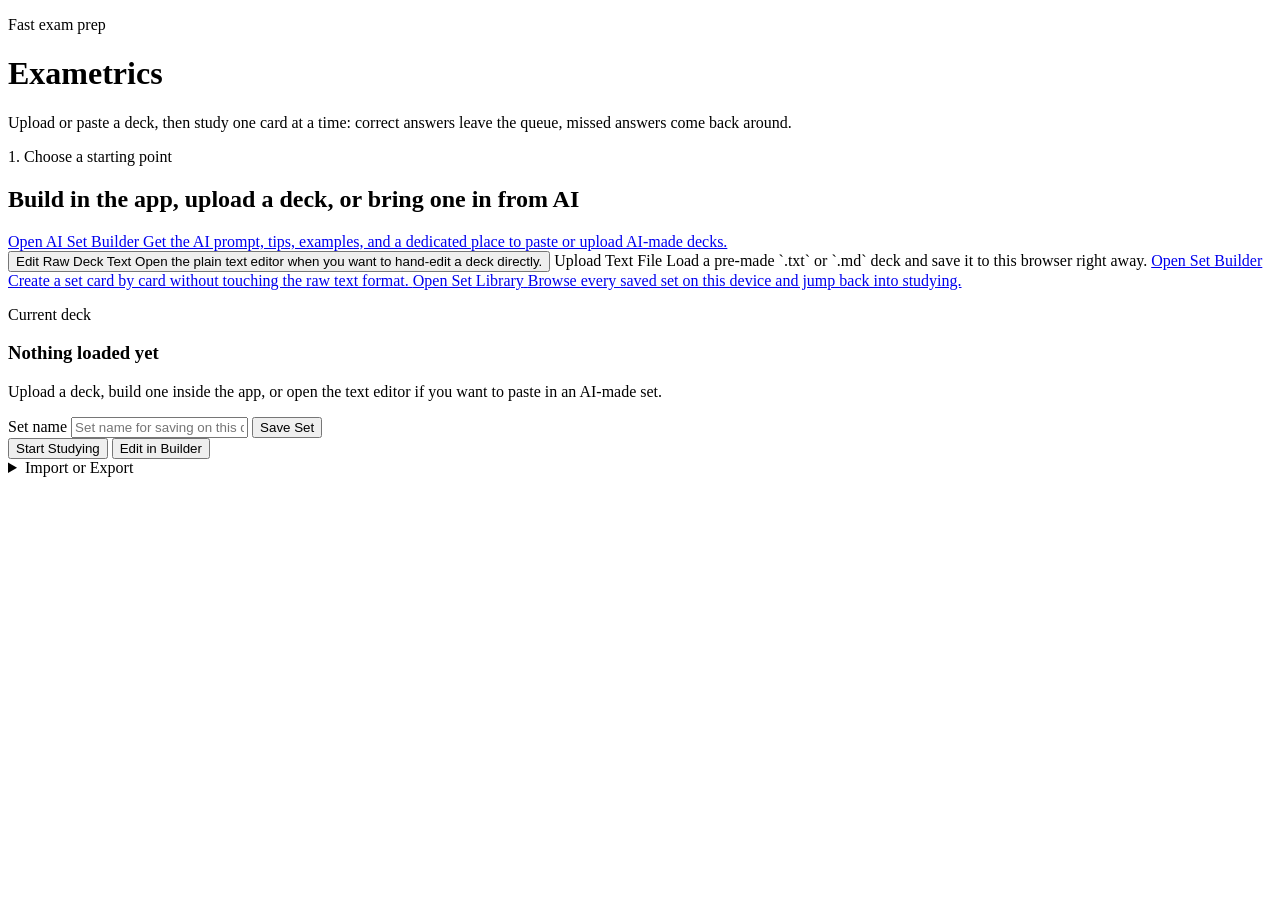
==== index.html @ f5631296 "Main branch upload" ====
<!DOCTYPE html>
<html lang="en">
  <head>
    <meta charset="UTF-8" />
    <meta name="viewport" content="width=device-width, initial-scale=1.0" />
    <title>Exametrics</title>
    <meta name="theme-color" content="#0f7b6c" />
    <meta name="apple-mobile-web-app-capable" content="yes" />
    <meta
      name="description"
      content="A lightweight study app for working through definition-based multiple choice decks."
    />
    <link rel="icon" href="icon.svg" type="image/svg+xml" />
    <link rel="manifest" href="manifest.webmanifest" />
    <link rel="stylesheet" href="styles.css" />
    <script src="shared.js" defer></script>
    <script src="app.js" defer></script>
  </head>
  <body>
    <div class="app-shell">
      <header class="hero">
        <p class="eyebrow">Fast exam prep</p>
        <h1>Exametrics</h1>
        <p class="hero-copy">
          Upload or paste a deck, then study one card at a time:
          correct answers leave the queue, missed answers come back around.
        </p>
      </header>

      <main class="main-panel">
        <section id="setup-view" class="view">
          <div class="setup-grid setup-grid-single">
            <section class="editor-panel">
              <div class="section-heading">
                <p class="section-kicker">1. Choose a starting point</p>
                <h2>Build in the app, upload a deck, or bring one in from AI</h2>
              </div>

              <div class="launcher-grid">
                <a href="ai-builder.html" class="launch-card launch-card-link">
                  <span class="launch-card-title">Open AI Set Builder</span>
                  <span class="launch-card-copy">
                    Get the AI prompt, tips, examples, and a dedicated place to paste or upload AI-made decks.
                  </span>
                </a>

                <button id="paste-toggle-button" class="launch-card" type="button">
                  <span class="launch-card-title">Edit Raw Deck Text</span>
                  <span class="launch-card-copy">
                    Open the plain text editor when you want to hand-edit a deck directly.
                  </span>
                </button>

                <label class="launch-card launch-card-label" for="file-input">
                  <span class="launch-card-title">Upload Text File</span>
                  <span class="launch-card-copy">
                    Load a pre-made `.txt` or `.md` deck and save it to this browser right away.
                  </span>
                </label>
                <input id="file-input" type="file" accept=".txt,.md,text/plain" hidden />

                <a href="builder.html" class="launch-card launch-card-link">
                  <span class="launch-card-title">Open Set Builder</span>
                  <span class="launch-card-copy">
                    Create a set card by card without touching the raw text format.
                  </span>
                </a>

                <a href="library.html" class="launch-card launch-card-link">
                  <span class="launch-card-title">Open Set Library</span>
                  <span class="launch-card-copy">
                    Browse every saved set on this device and jump back into studying.
                  </span>
                </a>
              </div>

              <div id="deck-status-card" class="deck-status-card">
                <p class="section-kicker">Current deck</p>
                <h3 id="deck-status-title">Nothing loaded yet</h3>
                <p id="deck-status-detail" class="guide-copy">
                  Upload a deck, build one inside the app, or open the text editor if you want
                  to paste in an AI-made set.
                </p>
              </div>

              <section id="paste-panel" class="deck-input-panel" hidden>
                <div class="panel-inline-heading">
                  <div>
                    <p class="section-kicker">Raw deck text</p>
                    <h3>Paste a pre-made set or edit the current one</h3>
                  </div>
                  <button id="sample-button" class="button button-ghost" type="button">
                    Use Sample Deck
                  </button>
                </div>

                <label class="sr-only" for="deck-input">Study deck text</label>
                <textarea
                  id="deck-input"
                  spellcheck="false"
                  placeholder="Paste your deck here when you want to use a pre-made AI or text deck."
                ></textarea>
              </section>

              <div class="save-row">
                <label class="sr-only" for="set-name-input">Set name</label>
                <input
                  id="set-name-input"
                  class="set-name-input"
                  type="text"
                  maxlength="80"
                  placeholder="Set name for saving on this device"
                />
                <button id="save-set-button" class="button button-secondary" type="button">
                  Save Set
                </button>
              </div>

              <div class="setup-actions">
                <button id="start-button" class="button button-primary" type="button">
                  Start Studying
                </button>
                <button id="edit-builder-button" class="button button-ghost" type="button">
                  Edit in Builder
                </button>
              </div>

              <details id="set-tools-menu" class="tool-menu">
                <summary>Import or Export</summary>

                <div class="tool-menu-panel">
                  <div class="menu-actions">
                    <label class="button button-secondary upload-button" for="import-set-input">
                      Import Study Set
                    </label>
                    <button id="export-current-set-button" class="button button-ghost" type="button">
                      Export Current Set
                    </button>
                  </div>

                  <p class="menu-note">
                    Imported sets save directly into this browser. Exporting downloads a `.txt`
                    copy you can move to another device later.
                  </p>
                </div>
              </details>
              <input
                id="import-set-input"
                type="file"
                accept=".json,.txt,.md,application/json,text/plain"
                hidden
              />

              <p id="setup-message" class="setup-message" aria-live="polite"></p>
            </section>
          </div>
        </section>

        <section id="study-view" class="view" hidden>
          <div class="progress-panel">
            <div class="progress-copy">
              <span id="progress-label">0 / 0 mastered</span>
              <span id="queue-label">0 cards still in circulation</span>
            </div>
            <div class="progress-track" aria-hidden="true">
              <div id="progress-fill" class="progress-fill"></div>
            </div>
            <div class="progress-controls">
              <div class="session-status">
                <span id="session-badge" class="pill" hidden>Quick Learn</span>
                <div id="timer-panel" class="timer-panel" hidden>
                  <span class="timer-label">Time left</span>
                  <span id="timer-value" class="timer-value">3:00</span>
                </div>
              </div>
              <label class="toggle-field" for="auto-advance-toggle">
                <span class="toggle-copy">
                  <span class="toggle-label">Auto advance</span>
                  <span id="auto-advance-status" class="toggle-help">
                    Show feedback briefly, then move on
                  </span>
                </span>
                <span class="toggle-switch">
                  <input id="auto-advance-toggle" type="checkbox" />
                  <span class="toggle-slider"></span>
                </span>
              </label>
            </div>
          </div>

          <article id="study-card" class="study-card">
            <div class="card-topline">
              <button
                id="back-button"
                class="back-button"
                type="button"
                aria-label="Go back one question"
                title="Go back one question"
                hidden
              >
                ←
              </button>
              <span id="question-count" class="pill">Question 1</span>
              <span id="retry-pill" class="pill pill-warn" hidden>Try this one again</span>
            </div>

            <p id="concept-label" class="concept-label" hidden></p>
            <p id="prompt-kind-label" class="definition-label">Definition</p>
            <h2 id="definition-text" class="definition-text"></h2>

            <div id="options-grid" class="options-grid" role="group" aria-label="Answer options"></div>

            <div class="feedback-row">
              <p id="feedback-text" class="feedback-text" aria-live="polite"></p>
              <button id="next-button" class="button button-primary" type="button" hidden>
                Next
              </button>
            </div>
          </article>
        </section>

        <section id="finish-view" class="view" hidden>
          <div class="finish-card">
            <p class="section-kicker">Session complete</p>
            <h2 id="finish-title">All terms cleared.</h2>
            <p id="finish-summary" class="finish-summary"></p>
            <div class="finish-actions">
              <button id="study-again-button" class="button button-primary" type="button">
                Study Again
              </button>
              <button id="done-button" class="button button-ghost" type="button">
                Done
              </button>
            </div>
          </div>
        </section>

        <section id="history-panel" class="history-card" hidden>
          <div class="history-header">
            <div class="section-heading">
              <p class="section-kicker">Recent performance</p>
              <h2 id="history-title">Last 10 Learn sessions</h2>
            </div>
            <p id="history-summary" class="history-summary"></p>
          </div>

          <p id="history-empty" class="history-empty">
            No study data yet. Finish a session and your score trend will appear here.
          </p>
          <div id="history-chart" class="history-chart" hidden></div>
          <p id="history-note" class="history-note">
            Score = correct answers divided by total answer attempts. The line runs oldest to newest, with time spent shown for Learn and time left shown for Quick Learn.
          </p>
        </section>
      </main>
    </div>
  </body>
</html>
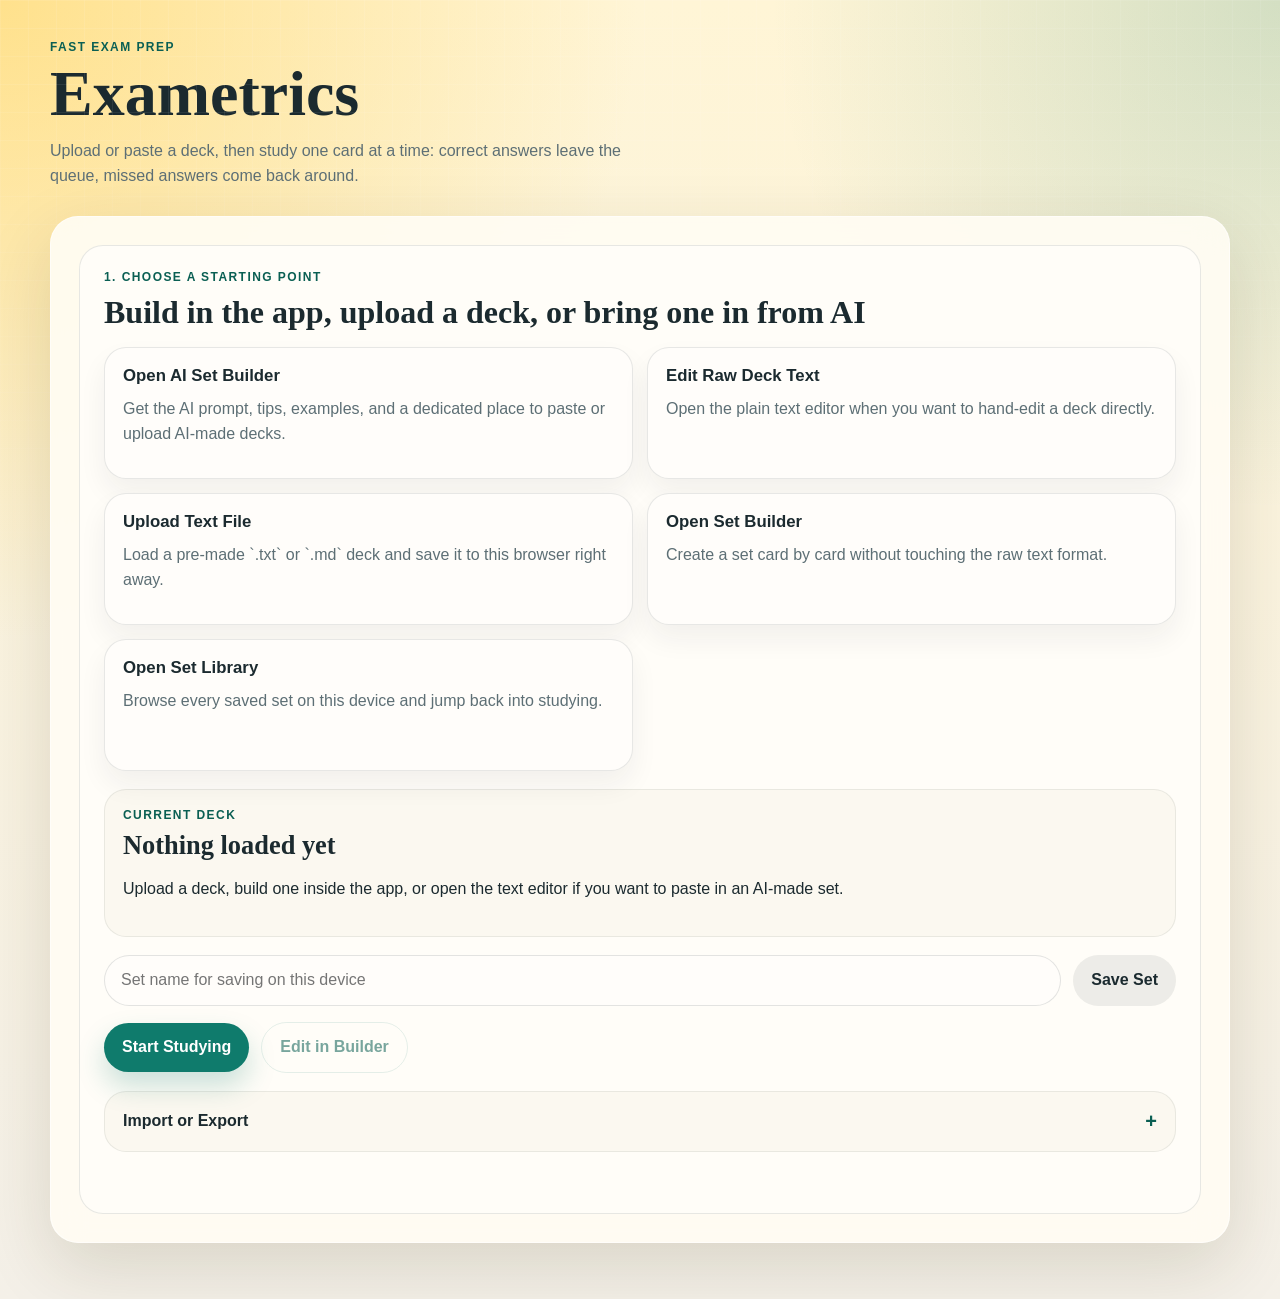
==== commit 52491baa: "path updates" ====
--- a/index.html
+++ b/index.html
@@ -10,11 +10,11 @@
       name="description"
       content="A lightweight study app for working through definition-based multiple choice decks."
     />
-    <link rel="icon" href="icon.svg" type="image/svg+xml" />
+    <link rel="icon" href="assets/icon.svg" type="image/svg+xml" />
     <link rel="manifest" href="manifest.webmanifest" />
-    <link rel="stylesheet" href="styles.css" />
-    <script src="shared.js" defer></script>
-    <script src="app.js" defer></script>
+    <link rel="stylesheet" href="css/styles.css" />
+    <script src="js/shared.js" defer></script>
+    <script src="js/app.js" defer></script>
   </head>
   <body>
     <div class="app-shell">
@@ -37,7 +37,7 @@
               </div>
 
               <div class="launcher-grid">
-                <a href="ai-builder.html" class="launch-card launch-card-link">
+                <a href="pages/ai-builder.html" class="launch-card launch-card-link">
                   <span class="launch-card-title">Open AI Set Builder</span>
                   <span class="launch-card-copy">
                     Get the AI prompt, tips, examples, and a dedicated place to paste or upload AI-made decks.
@@ -59,14 +59,14 @@
                 </label>
                 <input id="file-input" type="file" accept=".txt,.md,text/plain" hidden />
 
-                <a href="builder.html" class="launch-card launch-card-link">
+                <a href="pages/builder.html" class="launch-card launch-card-link">
                   <span class="launch-card-title">Open Set Builder</span>
                   <span class="launch-card-copy">
                     Create a set card by card without touching the raw text format.
                   </span>
                 </a>
 
-                <a href="library.html" class="launch-card launch-card-link">
+                <a href="pages/library.html" class="launch-card launch-card-link">
                   <span class="launch-card-title">Open Set Library</span>
                   <span class="launch-card-copy">
                     Browse every saved set on this device and jump back into studying.
--- a/css/styles.css
+++ b/css/styles.css
@@ -0,0 +1,1198 @@
+:root {
+  --bg-top: #fff5d6;
+  --bg-bottom: #f4f0e8;
+  --panel: rgba(255, 252, 244, 0.92);
+  --panel-strong: #fffdf8;
+  --text: #1b2a2f;
+  --muted: #5d6f75;
+  --accent: #0f7b6c;
+  --accent-dark: #0a5f53;
+  --accent-soft: rgba(15, 123, 108, 0.14);
+  --warn-soft: #fff1b8;
+  --border: rgba(27, 42, 47, 0.1);
+  --shadow: 0 24px 70px rgba(53, 40, 10, 0.14);
+  --success: #1f8f5f;
+  --success-soft: #dff6ea;
+  --error: #ba3f2d;
+  --error-soft: #fde5df;
+}
+
+* {
+  box-sizing: border-box;
+}
+
+[hidden] {
+  display: none !important;
+}
+
+html,
+body {
+  margin: 0;
+  min-height: 100%;
+}
+
+body {
+  font-family: "Avenir Next", "Trebuchet MS", "Gill Sans", sans-serif;
+  color: var(--text);
+  background:
+    radial-gradient(circle at top left, rgba(255, 220, 122, 0.8), transparent 35%),
+    radial-gradient(circle at top right, rgba(15, 123, 108, 0.18), transparent 28%),
+    linear-gradient(180deg, var(--bg-top), var(--bg-bottom));
+}
+
+body::before {
+  content: "";
+  position: fixed;
+  inset: 0;
+  pointer-events: none;
+  background-image:
+    linear-gradient(rgba(255, 255, 255, 0.16) 1px, transparent 1px),
+    linear-gradient(90deg, rgba(255, 255, 255, 0.16) 1px, transparent 1px);
+  background-size: 28px 28px;
+  mask-image: linear-gradient(180deg, rgba(0, 0, 0, 0.55), transparent 90%);
+}
+
+.app-shell {
+  width: min(1180px, calc(100% - 32px));
+  margin: 0 auto;
+  padding: 40px 0 56px;
+}
+
+.hero {
+  max-width: 760px;
+  margin-bottom: 28px;
+}
+
+.eyebrow,
+.section-kicker {
+  margin: 0 0 10px;
+  letter-spacing: 0.12em;
+  text-transform: uppercase;
+  font-size: 0.75rem;
+  color: var(--accent-dark);
+  font-weight: 700;
+}
+
+h1,
+h2,
+h3 {
+  font-family: "Iowan Old Style", "Palatino Linotype", "Book Antiqua", serif;
+  margin: 0;
+}
+
+h1 {
+  font-size: clamp(2.75rem, 5vw, 4.6rem);
+  line-height: 0.95;
+  margin-bottom: 14px;
+}
+
+.hero-copy,
+.guide-copy,
+.finish-summary,
+.setup-message,
+.feedback-text,
+.progress-copy,
+summary,
+textarea,
+button,
+label,
+select,
+input,
+a {
+  font-size: 1rem;
+  line-height: 1.55;
+}
+
+.hero-copy {
+  max-width: 620px;
+  margin: 0;
+  color: var(--muted);
+}
+
+.main-panel {
+  background: var(--panel);
+  border: 1px solid rgba(255, 255, 255, 0.6);
+  border-radius: 28px;
+  box-shadow: var(--shadow);
+  padding: 28px;
+  backdrop-filter: blur(16px);
+}
+
+.view {
+  animation: rise-in 260ms ease;
+}
+
+.setup-grid {
+  display: grid;
+  grid-template-columns: minmax(0, 1.4fr) minmax(290px, 0.9fr);
+  gap: 24px;
+}
+
+.setup-grid-single {
+  grid-template-columns: 1fr;
+}
+
+.guide-panel {
+  display: flex;
+  flex-direction: column;
+  gap: 24px;
+}
+
+.editor-panel,
+.guide-card,
+.study-card,
+.finish-card,
+.progress-panel {
+  background: var(--panel-strong);
+  border: 1px solid var(--border);
+  border-radius: 24px;
+}
+
+.editor-panel,
+.guide-card,
+.finish-card {
+  padding: 24px;
+}
+
+.section-heading {
+  margin-bottom: 16px;
+}
+
+.section-heading h2 {
+  font-size: clamp(1.45rem, 3vw, 2rem);
+}
+
+.launcher-grid {
+  display: grid;
+  grid-template-columns: repeat(2, minmax(0, 1fr));
+  gap: 14px;
+  margin-bottom: 18px;
+}
+
+.launch-card {
+  appearance: none;
+  width: 100%;
+  border: 1px solid rgba(27, 42, 47, 0.1);
+  border-radius: 22px;
+  background: #fffdfa;
+  color: var(--text);
+  text-decoration: none;
+  padding: 18px;
+  min-height: 132px;
+  display: flex;
+  flex-direction: column;
+  align-items: flex-start;
+  justify-content: flex-start;
+  gap: 10px;
+  text-align: left;
+  cursor: pointer;
+  box-shadow: 0 14px 28px rgba(27, 42, 47, 0.06);
+  transition:
+    transform 140ms ease,
+    border-color 140ms ease,
+    box-shadow 140ms ease,
+    background-color 140ms ease;
+}
+
+.launch-card:hover {
+  transform: translateY(-2px);
+  border-color: rgba(15, 123, 108, 0.24);
+  box-shadow: 0 18px 34px rgba(27, 42, 47, 0.1);
+}
+
+.launch-card:focus-visible {
+  outline: 3px solid rgba(15, 123, 108, 0.2);
+  outline-offset: 2px;
+}
+
+.launch-card-title {
+  font-weight: 700;
+  font-size: 1.05rem;
+  line-height: 1.25;
+}
+
+.launch-card-copy {
+  color: var(--muted);
+}
+
+.deck-status-card,
+.deck-input-panel {
+  background: #fbf8f0;
+  border: 1px solid rgba(27, 42, 47, 0.08);
+  border-radius: 22px;
+  padding: 18px;
+}
+
+.deck-status-card {
+  margin-bottom: 18px;
+}
+
+.deck-status-card h3 {
+  font-size: clamp(1.25rem, 2.6vw, 1.65rem);
+  margin-bottom: 8px;
+}
+
+.deck-status-card .section-kicker {
+  margin-bottom: 8px;
+}
+
+.deck-input-panel {
+  display: grid;
+  gap: 14px;
+  margin-bottom: 18px;
+}
+
+.panel-inline-heading {
+  display: flex;
+  flex-wrap: wrap;
+  justify-content: space-between;
+  align-items: flex-start;
+  gap: 14px;
+}
+
+.panel-inline-heading h3 {
+  font-size: 1.25rem;
+}
+
+textarea {
+  width: 100%;
+  min-height: 420px;
+  resize: vertical;
+  border-radius: 18px;
+  border: 1px solid rgba(27, 42, 47, 0.12);
+  padding: 18px;
+  background: #fffdfa;
+  color: var(--text);
+  font-family: "SFMono-Regular", "Consolas", "Liberation Mono", monospace;
+}
+
+textarea:focus {
+  outline: 3px solid rgba(15, 123, 108, 0.18);
+  border-color: rgba(15, 123, 108, 0.34);
+}
+
+.save-row {
+  display: flex;
+  flex-wrap: wrap;
+  gap: 12px;
+  margin-top: 16px;
+}
+
+.set-name-input {
+  flex: 1 1 260px;
+  min-width: 0;
+  border-radius: 999px;
+  border: 1px solid rgba(27, 42, 47, 0.12);
+  padding: 12px 16px;
+  background: #fffdfa;
+  color: var(--text);
+  font-size: 1rem;
+}
+
+.set-name-input:focus {
+  outline: 3px solid rgba(15, 123, 108, 0.18);
+  border-color: rgba(15, 123, 108, 0.34);
+}
+
+.tool-menu {
+  margin-top: 18px;
+  padding-top: 0;
+  border-top: none;
+  border: 1px solid rgba(27, 42, 47, 0.08);
+  border-radius: 22px;
+  background: #fbf8f0;
+  overflow: hidden;
+}
+
+.tool-menu summary {
+  list-style: none;
+  display: flex;
+  align-items: center;
+  justify-content: space-between;
+  padding: 14px 18px;
+}
+
+.tool-menu summary::-webkit-details-marker {
+  display: none;
+}
+
+.tool-menu summary::after {
+  content: "+";
+  font-size: 1.25rem;
+  color: var(--accent-dark);
+}
+
+.tool-menu[open] summary::after {
+  content: "-";
+}
+
+.tool-menu-panel {
+  display: grid;
+  gap: 12px;
+  padding: 0 18px 18px;
+  border-top: 1px solid rgba(27, 42, 47, 0.08);
+}
+
+.menu-label,
+.toggle-label {
+  font-weight: 700;
+}
+
+.menu-label {
+  color: var(--muted);
+  text-transform: uppercase;
+  letter-spacing: 0.08em;
+  font-size: 0.78rem;
+}
+
+.menu-select {
+  width: 100%;
+  border-radius: 16px;
+  border: 1px solid rgba(27, 42, 47, 0.12);
+  background: #fffdfa;
+  color: var(--text);
+  padding: 12px 14px;
+}
+
+.menu-select:focus {
+  outline: 3px solid rgba(15, 123, 108, 0.18);
+  border-color: rgba(15, 123, 108, 0.34);
+}
+
+.menu-actions {
+  display: flex;
+  flex-wrap: wrap;
+  gap: 12px;
+}
+
+.menu-note {
+  margin: 0;
+  color: var(--muted);
+}
+
+.builder-page {
+  display: grid;
+  gap: 20px;
+}
+
+.builder-grid {
+  display: grid;
+  grid-template-columns: minmax(0, 1.25fr) minmax(300px, 0.95fr);
+  gap: 24px;
+}
+
+.builder-form {
+  display: grid;
+  gap: 12px;
+  margin-top: 18px;
+}
+
+.builder-textarea {
+  width: 100%;
+  min-height: 96px;
+  resize: vertical;
+  border-radius: 18px;
+  border: 1px solid rgba(27, 42, 47, 0.12);
+  padding: 14px 16px;
+  background: #fffdfa;
+  color: var(--text);
+  font-family: "SFMono-Regular", "Consolas", "Liberation Mono", monospace;
+}
+
+.builder-textarea:focus {
+  outline: 3px solid rgba(15, 123, 108, 0.18);
+  border-color: rgba(15, 123, 108, 0.34);
+}
+
+.builder-count-note {
+  margin: 12px 0 0;
+}
+
+.builder-entry-topline {
+  display: flex;
+  flex-wrap: wrap;
+  gap: 8px;
+  margin-bottom: 10px;
+}
+
+.builder-preview {
+  min-height: 260px;
+}
+
+.setup-actions,
+.finish-actions,
+.feedback-row {
+  display: flex;
+  flex-wrap: wrap;
+  gap: 12px;
+  align-items: center;
+}
+
+.setup-actions {
+  margin-top: 16px;
+}
+
+.button {
+  appearance: none;
+  border: none;
+  border-radius: 999px;
+  padding: 12px 18px;
+  font-weight: 700;
+  cursor: pointer;
+  transition:
+    transform 140ms ease,
+    box-shadow 140ms ease,
+    background-color 140ms ease,
+    color 140ms ease;
+  text-align: center;
+}
+
+.button:hover:not(:disabled) {
+  transform: translateY(-1px);
+}
+
+.button:focus-visible {
+  outline: 3px solid rgba(15, 123, 108, 0.2);
+  outline-offset: 2px;
+}
+
+.button:disabled {
+  opacity: 0.55;
+  cursor: not-allowed;
+  transform: none;
+  box-shadow: none;
+}
+
+.button-primary {
+  background: var(--accent);
+  color: #fff;
+  box-shadow: 0 14px 28px rgba(15, 123, 108, 0.22);
+}
+
+.button-primary:hover {
+  background: var(--accent-dark);
+}
+
+.button-secondary {
+  background: rgba(27, 42, 47, 0.08);
+  color: var(--text);
+}
+
+.button-ghost {
+  background: transparent;
+  color: var(--accent-dark);
+  border: 1px solid rgba(15, 123, 108, 0.2);
+}
+
+.upload-button {
+  display: inline-flex;
+  align-items: center;
+  justify-content: center;
+}
+
+.button-link {
+  display: inline-flex;
+  align-items: center;
+  justify-content: center;
+  text-decoration: none;
+}
+
+.setup-message {
+  min-height: 1.6em;
+  margin: 12px 0 0;
+  color: var(--muted);
+}
+
+.setup-message.error {
+  color: var(--error);
+}
+
+.guide-panel pre {
+  margin: 18px 0;
+  padding: 16px;
+  border-radius: 18px;
+  background: #f7f4eb;
+  overflow-x: auto;
+  border: 1px solid rgba(27, 42, 47, 0.08);
+}
+
+.guide-panel code {
+  font-family: "SFMono-Regular", "Consolas", "Liberation Mono", monospace;
+  font-size: 0.95rem;
+}
+
+.guide-steps {
+  margin: 0 0 18px;
+  padding-left: 22px;
+  display: grid;
+  gap: 8px;
+}
+
+.saved-sets-list {
+  display: flex;
+  flex-direction: column;
+  gap: 12px;
+}
+
+.saved-sets-empty,
+.saved-set-meta {
+  margin: 0;
+  color: var(--muted);
+}
+
+.saved-set-item {
+  display: flex;
+  flex-wrap: wrap;
+  align-items: center;
+  justify-content: space-between;
+  gap: 14px;
+  padding: 16px;
+  border-radius: 18px;
+  background: #f8f4ea;
+  border: 1px solid rgba(27, 42, 47, 0.08);
+}
+
+.saved-set-copy {
+  min-width: 0;
+  flex: 1 1 220px;
+}
+
+.saved-set-title {
+  margin: 0 0 4px;
+  font-size: 1.1rem;
+  line-height: 1.2;
+}
+
+.saved-set-actions {
+  display: flex;
+  flex-wrap: wrap;
+  align-items: center;
+  gap: 10px;
+}
+
+.saved-set-actions .button {
+  padding-inline: 14px;
+}
+
+.icon-button {
+  width: 46px;
+  height: 46px;
+  padding: 0;
+  border-radius: 16px;
+  display: inline-flex;
+  align-items: center;
+  justify-content: center;
+  color: var(--accent-dark);
+}
+
+.icon-button svg {
+  width: 19px;
+  height: 19px;
+  stroke: currentColor;
+  fill: none;
+  stroke-width: 1.9;
+  stroke-linecap: round;
+  stroke-linejoin: round;
+}
+
+.icon-button-danger {
+  color: var(--error);
+  border-color: rgba(186, 63, 45, 0.2);
+}
+
+details {
+  border-top: 1px solid rgba(27, 42, 47, 0.08);
+  padding-top: 14px;
+}
+
+summary {
+  cursor: pointer;
+  font-weight: 700;
+}
+
+.progress-panel {
+  padding: 18px 20px;
+  margin-bottom: 18px;
+}
+
+.progress-copy {
+  display: flex;
+  justify-content: space-between;
+  gap: 14px;
+  color: var(--muted);
+  margin-bottom: 10px;
+}
+
+.progress-track {
+  width: 100%;
+  height: 14px;
+  border-radius: 999px;
+  background: rgba(27, 42, 47, 0.08);
+  overflow: hidden;
+}
+
+.progress-fill {
+  height: 100%;
+  width: 0;
+  border-radius: inherit;
+  background: linear-gradient(90deg, #13a989, #f0ae33);
+  transition: width 220ms ease;
+}
+
+.progress-controls {
+  display: flex;
+  align-items: center;
+  justify-content: space-between;
+  gap: 14px;
+  margin-top: 14px;
+}
+
+.session-status {
+  display: flex;
+  flex-wrap: wrap;
+  align-items: center;
+  gap: 10px;
+}
+
+.timer-panel {
+  display: inline-flex;
+  align-items: center;
+  gap: 10px;
+  padding: 8px 14px;
+  border-radius: 999px;
+  background: rgba(27, 42, 47, 0.06);
+  border: 1px solid rgba(27, 42, 47, 0.1);
+}
+
+.timer-panel.is-warning {
+  background: rgba(240, 174, 51, 0.16);
+  border-color: rgba(240, 174, 51, 0.3);
+}
+
+.timer-label {
+  color: var(--muted);
+  font-size: 0.88rem;
+  font-weight: 700;
+  text-transform: uppercase;
+  letter-spacing: 0.08em;
+}
+
+.timer-value {
+  font-weight: 800;
+  font-variant-numeric: tabular-nums;
+  color: var(--text);
+}
+
+.toggle-field {
+  display: inline-flex;
+  align-items: center;
+  gap: 14px;
+  cursor: pointer;
+}
+
+.toggle-copy {
+  display: flex;
+  flex-direction: column;
+  align-items: flex-end;
+  gap: 2px;
+}
+
+.toggle-help {
+  color: var(--muted);
+  font-size: 0.92rem;
+  text-align: right;
+}
+
+.toggle-switch {
+  position: relative;
+  width: 54px;
+  height: 32px;
+  flex: 0 0 auto;
+}
+
+.toggle-switch input {
+  position: absolute;
+  inset: 0;
+  opacity: 0;
+  cursor: pointer;
+}
+
+.toggle-slider {
+  position: absolute;
+  inset: 0;
+  border-radius: 999px;
+  background: rgba(27, 42, 47, 0.18);
+  transition: background-color 180ms ease;
+}
+
+.toggle-slider::after {
+  content: "";
+  position: absolute;
+  top: 4px;
+  left: 4px;
+  width: 24px;
+  height: 24px;
+  border-radius: 50%;
+  background: #fff;
+  box-shadow: 0 6px 14px rgba(27, 42, 47, 0.18);
+  transition: transform 180ms ease;
+}
+
+.toggle-switch input:focus-visible + .toggle-slider {
+  outline: 3px solid rgba(15, 123, 108, 0.2);
+  outline-offset: 2px;
+}
+
+.toggle-switch input:checked + .toggle-slider {
+  background: var(--accent);
+}
+
+.toggle-switch input:checked + .toggle-slider::after {
+  transform: translateX(22px);
+}
+
+.study-card {
+  padding: 28px;
+}
+
+.card-topline {
+  display: flex;
+  flex-wrap: wrap;
+  gap: 10px;
+  margin-bottom: 18px;
+}
+
+.back-button {
+  appearance: none;
+  border: 1px solid rgba(27, 42, 47, 0.12);
+  background: rgba(27, 42, 47, 0.05);
+  color: rgba(27, 42, 47, 0.68);
+  border-radius: 999px;
+  width: 38px;
+  height: 38px;
+  display: inline-flex;
+  align-items: center;
+  justify-content: center;
+  font-size: 1.15rem;
+  cursor: pointer;
+  transition:
+    background-color 140ms ease,
+    border-color 140ms ease,
+    color 140ms ease,
+    transform 140ms ease;
+}
+
+.back-button:hover:not(:disabled) {
+  background: rgba(27, 42, 47, 0.09);
+  border-color: rgba(27, 42, 47, 0.18);
+  color: var(--text);
+  transform: translateY(-1px);
+}
+
+.back-button:focus-visible {
+  outline: 3px solid rgba(15, 123, 108, 0.18);
+  outline-offset: 2px;
+}
+
+.back-button:disabled {
+  opacity: 0.45;
+  cursor: default;
+  transform: none;
+}
+
+.pill {
+  display: inline-flex;
+  align-items: center;
+  border-radius: 999px;
+  padding: 6px 12px;
+  background: rgba(15, 123, 108, 0.12);
+  color: var(--accent-dark);
+  font-weight: 700;
+  font-size: 0.9rem;
+}
+
+.pill-warn {
+  background: var(--warn-soft);
+  color: #7b5200;
+}
+
+.concept-label {
+  margin: 0 0 8px;
+  color: var(--accent-dark);
+  font-weight: 700;
+  font-size: 0.94rem;
+  letter-spacing: 0.04em;
+}
+
+.definition-label {
+  margin: 0 0 8px;
+  color: var(--muted);
+  font-weight: 700;
+  text-transform: uppercase;
+  letter-spacing: 0.1em;
+  font-size: 0.78rem;
+}
+
+.definition-text {
+  font-size: clamp(1.8rem, 3.8vw, 3rem);
+  line-height: 1.1;
+  margin-bottom: 24px;
+}
+
+.options-grid {
+  display: grid;
+  grid-template-columns: repeat(2, minmax(0, 1fr));
+  gap: 14px;
+}
+
+.option-button {
+  border: 1px solid rgba(27, 42, 47, 0.1);
+  border-radius: 22px;
+  background: #fffdfa;
+  color: var(--text);
+  padding: 18px;
+  text-align: left;
+  min-height: 94px;
+  font-size: 1rem;
+  font-weight: 700;
+  cursor: pointer;
+  transition:
+    transform 120ms ease,
+    border-color 120ms ease,
+    box-shadow 120ms ease,
+    background-color 120ms ease;
+}
+
+.option-button:hover:not(:disabled) {
+  transform: translateY(-2px);
+  border-color: rgba(15, 123, 108, 0.28);
+  box-shadow: 0 14px 28px rgba(27, 42, 47, 0.08);
+}
+
+.option-button:disabled {
+  cursor: default;
+}
+
+.option-button.correct {
+  background: var(--success-soft);
+  border-color: rgba(31, 143, 95, 0.28);
+  color: #14583b;
+}
+
+.option-button.incorrect {
+  background: var(--error-soft);
+  border-color: rgba(186, 63, 45, 0.28);
+  color: #842b20;
+}
+
+.feedback-row {
+  justify-content: space-between;
+  margin-top: 18px;
+}
+
+.feedback-text {
+  margin: 0;
+  color: var(--muted);
+  flex: 1 1 340px;
+}
+
+.feedback-text.success {
+  color: var(--success);
+}
+
+.feedback-text.error {
+  color: var(--error);
+}
+
+.finish-card {
+  text-align: center;
+}
+
+.finish-card h2 {
+  font-size: clamp(2rem, 5vw, 3.3rem);
+  margin-bottom: 10px;
+}
+
+.finish-summary {
+  max-width: 560px;
+  margin: 0 auto 22px;
+  color: var(--muted);
+}
+
+.finish-actions {
+  justify-content: center;
+}
+
+.history-card {
+  margin-top: 18px;
+  padding: 24px;
+  background: var(--panel-strong);
+  border: 1px solid var(--border);
+  border-radius: 24px;
+}
+
+.history-header {
+  display: flex;
+  flex-wrap: wrap;
+  align-items: flex-end;
+  justify-content: space-between;
+  gap: 14px;
+  margin-bottom: 14px;
+}
+
+.history-summary,
+.history-empty,
+.history-note {
+  margin: 0;
+  color: var(--muted);
+}
+
+.history-summary {
+  max-width: 420px;
+  text-align: right;
+}
+
+.history-chart {
+  margin: 14px 0 10px;
+}
+
+.history-line-wrapper {
+  width: 100%;
+  overflow-x: auto;
+  padding-bottom: 4px;
+}
+
+.history-line-svg {
+  display: block;
+  width: 100%;
+  min-width: 360px;
+  height: auto;
+}
+
+.history-grid-line {
+  stroke: rgba(27, 42, 47, 0.1);
+  stroke-dasharray: 4 6;
+}
+
+.history-axis-line {
+  stroke: rgba(27, 42, 47, 0.18);
+  stroke-width: 1.3;
+}
+
+.history-axis-label {
+  fill: var(--muted);
+  font-size: 10px;
+}
+
+.history-axis-label-bottom {
+  font-size: 9.5px;
+}
+
+.history-axis-label-session {
+  font-size: 9px;
+  letter-spacing: 0.08em;
+}
+
+.history-line-path {
+  fill: none;
+  stroke: var(--accent);
+  stroke-width: 2.35;
+  stroke-linecap: round;
+  stroke-linejoin: round;
+}
+
+.history-point {
+  fill: #fffdfa;
+  stroke: #f0ae33;
+  stroke-width: 2.35;
+}
+
+.history-point-value {
+  fill: var(--accent-dark);
+  font-size: 10.5px;
+  font-weight: 700;
+}
+
+.history-bar-item {
+  display: grid;
+  gap: 8px;
+  justify-items: center;
+}
+
+.history-bar-value {
+  font-size: 0.92rem;
+  font-weight: 700;
+  color: var(--accent-dark);
+}
+
+.history-bar-track {
+  width: min(48px, 100%);
+  height: 160px;
+  border-radius: 18px;
+  background: #f4efe1;
+  border: 1px solid rgba(27, 42, 47, 0.08);
+  display: flex;
+  align-items: flex-end;
+  overflow: hidden;
+}
+
+.history-bar-fill {
+  width: 100%;
+  min-height: 8%;
+  border-radius: 16px;
+  background: linear-gradient(180deg, #f0ae33, #13a989);
+  transition: height 220ms ease;
+}
+
+.history-bar-label {
+  font-size: 0.82rem;
+  color: var(--muted);
+}
+
+.library-page {
+  display: grid;
+  gap: 16px;
+}
+
+.library-toolbar {
+  display: flex;
+  flex-wrap: wrap;
+  justify-content: space-between;
+  gap: 16px;
+}
+
+.library-toolbar-actions {
+  display: flex;
+  flex-wrap: wrap;
+  gap: 12px;
+  align-items: flex-start;
+}
+
+.library-list {
+  gap: 14px;
+}
+
+.library-empty {
+  background: #fffdf8;
+  border: 1px solid rgba(27, 42, 47, 0.08);
+  border-radius: 24px;
+  padding: 24px;
+}
+
+.sr-only {
+  position: absolute;
+  width: 1px;
+  height: 1px;
+  padding: 0;
+  margin: -1px;
+  overflow: hidden;
+  clip: rect(0, 0, 0, 0);
+  white-space: nowrap;
+  border: 0;
+}
+
+@keyframes rise-in {
+  from {
+    opacity: 0;
+    transform: translateY(10px);
+  }
+
+  to {
+    opacity: 1;
+    transform: translateY(0);
+  }
+}
+
+@media (max-width: 920px) {
+  .setup-grid {
+    grid-template-columns: 1fr;
+  }
+
+  .builder-grid {
+    grid-template-columns: 1fr;
+  }
+}
+
+@media (max-width: 720px) {
+  .app-shell {
+    width: min(100% - 18px, 1000px);
+    padding: 18px 0 28px;
+  }
+
+  .main-panel,
+  .study-card,
+  .editor-panel,
+  .guide-card,
+  .finish-card,
+  .history-card {
+    padding: 20px;
+  }
+
+  textarea {
+    min-height: 320px;
+  }
+
+  .launcher-grid {
+    grid-template-columns: 1fr;
+  }
+
+  .save-row {
+    flex-direction: column;
+  }
+
+  .progress-copy,
+  .feedback-row,
+  .history-header {
+    flex-direction: column;
+    align-items: flex-start;
+  }
+
+  .progress-controls {
+    align-items: flex-start;
+    justify-content: flex-start;
+    flex-direction: column;
+  }
+
+  .toggle-copy {
+    align-items: flex-start;
+  }
+
+  .toggle-help {
+    text-align: left;
+  }
+
+  .history-summary {
+    text-align: left;
+  }
+
+  .saved-set-item {
+    align-items: flex-start;
+  }
+
+  .saved-set-actions {
+    width: 100%;
+  }
+
+  .icon-button {
+    width: 44px;
+    height: 44px;
+  }
+
+  .menu-actions,
+  .library-toolbar-actions {
+    flex-direction: column;
+    align-items: stretch;
+  }
+
+  .builder-entry-topline {
+    gap: 6px;
+  }
+
+  .options-grid {
+    grid-template-columns: 1fr;
+  }
+
+  .option-button {
+    min-height: 76px;
+  }
+}
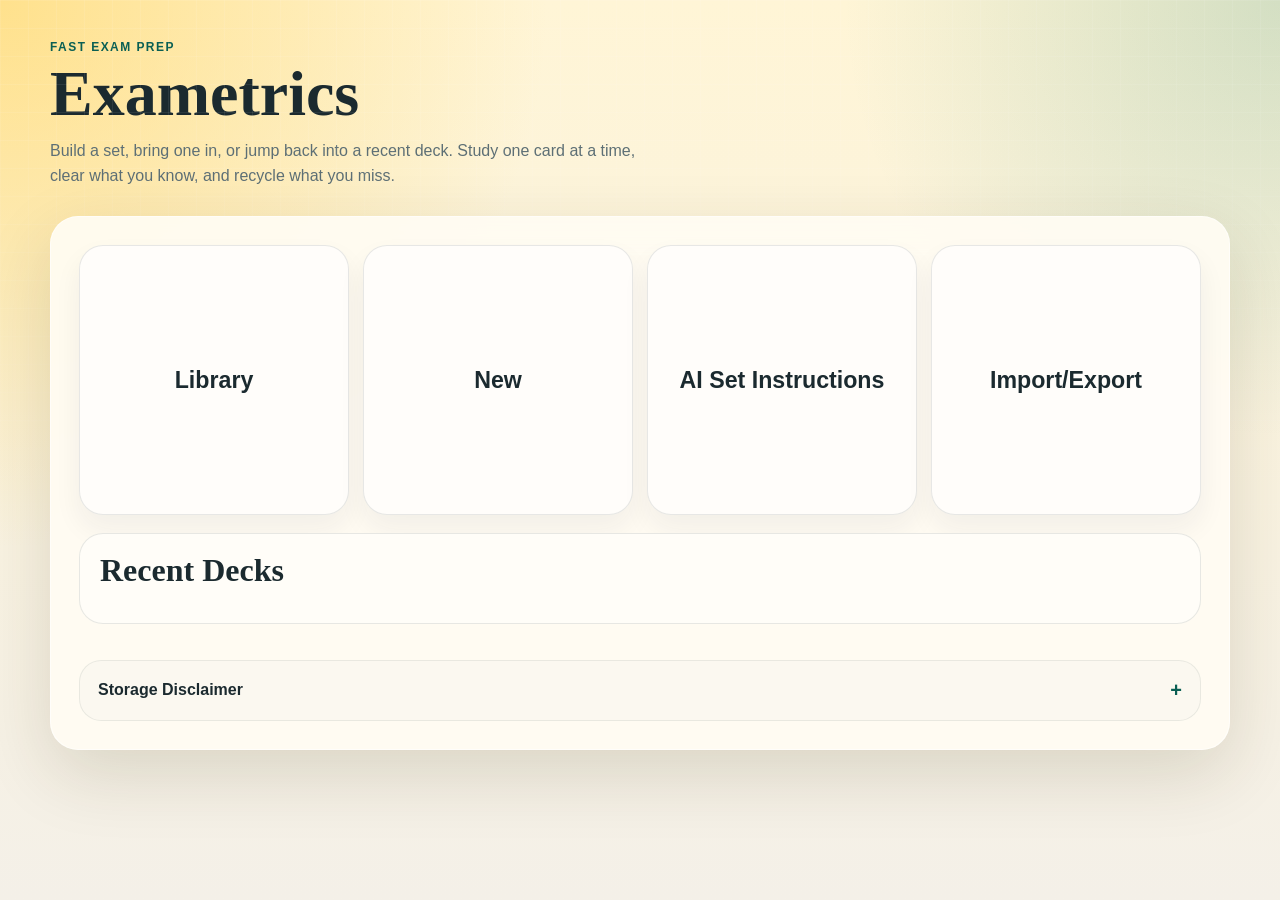
==== commit c3082cc4: "Add files via upload" ====
--- a/index.html
+++ b/index.html
@@ -8,7 +8,7 @@
     <meta name="apple-mobile-web-app-capable" content="yes" />
     <meta
       name="description"
-      content="A lightweight study app for working through definition-based multiple choice decks."
+      content="A lightweight study app for building, importing, and studying multiple-choice decks."
     />
     <link rel="icon" href="assets/icon.svg" type="image/svg+xml" />
     <link rel="manifest" href="manifest.webmanifest" />
@@ -22,136 +22,88 @@
         <p class="eyebrow">Fast exam prep</p>
         <h1>Exametrics</h1>
         <p class="hero-copy">
-          Upload or paste a deck, then study one card at a time:
-          correct answers leave the queue, missed answers come back around.
+          Build a set, bring one in, or jump back into a recent deck.
+          Study one card at a time, clear what you know, and recycle what you miss.
         </p>
       </header>
 
       <main class="main-panel">
         <section id="setup-view" class="view">
-          <div class="setup-grid setup-grid-single">
-            <section class="editor-panel">
-              <div class="section-heading">
-                <p class="section-kicker">1. Choose a starting point</p>
-                <h2>Build in the app, upload a deck, or bring one in from AI</h2>
-              </div>
-
-              <div class="launcher-grid">
-                <a href="pages/ai-builder.html" class="launch-card launch-card-link">
-                  <span class="launch-card-title">Open AI Set Builder</span>
-                  <span class="launch-card-copy">
-                    Get the AI prompt, tips, examples, and a dedicated place to paste or upload AI-made decks.
-                  </span>
-                </a>
-
-                <button id="paste-toggle-button" class="launch-card" type="button">
-                  <span class="launch-card-title">Edit Raw Deck Text</span>
-                  <span class="launch-card-copy">
-                    Open the plain text editor when you want to hand-edit a deck directly.
-                  </span>
-                </button>
-
-                <label class="launch-card launch-card-label" for="file-input">
-                  <span class="launch-card-title">Upload Text File</span>
-                  <span class="launch-card-copy">
-                    Load a pre-made `.txt` or `.md` deck and save it to this browser right away.
-                  </span>
-                </label>
-                <input id="file-input" type="file" accept=".txt,.md,text/plain" hidden />
-
-                <a href="pages/builder.html" class="launch-card launch-card-link">
-                  <span class="launch-card-title">Open Set Builder</span>
-                  <span class="launch-card-copy">
-                    Create a set card by card without touching the raw text format.
-                  </span>
-                </a>
-
-                <a href="pages/library.html" class="launch-card launch-card-link">
-                  <span class="launch-card-title">Open Set Library</span>
-                  <span class="launch-card-copy">
-                    Browse every saved set on this device and jump back into studying.
-                  </span>
-                </a>
-              </div>
-
-              <div id="deck-status-card" class="deck-status-card">
-                <p class="section-kicker">Current deck</p>
-                <h3 id="deck-status-title">Nothing loaded yet</h3>
-                <p id="deck-status-detail" class="guide-copy">
-                  Upload a deck, build one inside the app, or open the text editor if you want
-                  to paste in an AI-made set.
+          <div class="home-dashboard">
+            <div class="home-actions-grid" aria-label="Main navigation">
+              <a href="pages/library.html" class="home-action-button">Library</a>
+              <a href="pages/builder.html" class="home-action-button">New</a>
+              <a href="pages/ai-builder.html" class="home-action-button">AI Set Instructions</a>
+              <a href="pages/transfer.html" class="home-action-button">Import/Export</a>
+            </div>
+
+            <section class="editor-panel recent-panel">
+              <div class="section-heading section-heading-inline">
+                <h2>Recent Decks</h2>
+              </div>
+              <div id="recent-sets-list" class="recent-sets-list"></div>
+            </section>
+
+            <details class="tool-menu">
+              <summary>Storage Disclaimer</summary>
+
+              <div class="tool-menu-panel storage-panel">
+                <p class="menu-note">
+                  Your sets are saved in this browser on this device. They usually stay there until
+                  you delete them, clear browser data, or switch to a different browser, device, or website address.
                 </p>
-              </div>
-
-              <section id="paste-panel" class="deck-input-panel" hidden>
-                <div class="panel-inline-heading">
-                  <div>
-                    <p class="section-kicker">Raw deck text</p>
-                    <h3>Paste a pre-made set or edit the current one</h3>
+                <p class="menu-note">
+                  Even if someone uses the same Safari account on a MacBook and an iPhone, those
+                  devices still keep separate copies here. To move sets over, export them on one
+                  device and import them on the other.
+                </p>
+
+                <div class="faq-list">
+                  <div class="faq-item">
+                    <h3>Why do my sets not show up on my phone?</h3>
+                    <p class="guide-copy">
+                      This app saves sets locally inside each browser, so your phone keeps its own copy.
+                    </p>
                   </div>
-                  <button id="sample-button" class="button button-ghost" type="button">
-                    Use Sample Deck
-                  </button>
+                  <div class="faq-item">
+                    <h3>How do I move sets to another device or browser?</h3>
+                    <p class="guide-copy">
+                      Go to `Import/Export`, export the set as a file, then import that file on the other device or browser.
+                    </p>
+                  </div>
+                  <div class="faq-item">
+                    <h3>How long do sets stay saved?</h3>
+                    <p class="guide-copy">
+                      They usually stay there until you remove them, clear site data, or stop using that browser on that device.
+                    </p>
+                  </div>
                 </div>
-
-                <label class="sr-only" for="deck-input">Study deck text</label>
-                <textarea
-                  id="deck-input"
-                  spellcheck="false"
-                  placeholder="Paste your deck here when you want to use a pre-made AI or text deck."
-                ></textarea>
+              </div>
+            </details>
+
+            <section class="legacy-store" hidden aria-hidden="true">
+              <button id="paste-toggle-button" type="button"></button>
+              <div id="deck-status-card">
+                <h3 id="deck-status-title"></h3>
+                <p id="deck-status-detail"></p>
+              </div>
+              <section id="paste-panel" hidden>
+                <button id="sample-button" type="button"></button>
+                <textarea id="deck-input" spellcheck="false"></textarea>
               </section>
-
-              <div class="save-row">
-                <label class="sr-only" for="set-name-input">Set name</label>
-                <input
-                  id="set-name-input"
-                  class="set-name-input"
-                  type="text"
-                  maxlength="80"
-                  placeholder="Set name for saving on this device"
-                />
-                <button id="save-set-button" class="button button-secondary" type="button">
-                  Save Set
-                </button>
-              </div>
-
-              <div class="setup-actions">
-                <button id="start-button" class="button button-primary" type="button">
-                  Start Studying
-                </button>
-                <button id="edit-builder-button" class="button button-ghost" type="button">
-                  Edit in Builder
-                </button>
-              </div>
-
-              <details id="set-tools-menu" class="tool-menu">
-                <summary>Import or Export</summary>
-
-                <div class="tool-menu-panel">
-                  <div class="menu-actions">
-                    <label class="button button-secondary upload-button" for="import-set-input">
-                      Import Study Set
-                    </label>
-                    <button id="export-current-set-button" class="button button-ghost" type="button">
-                      Export Current Set
-                    </button>
-                  </div>
-
-                  <p class="menu-note">
-                    Imported sets save directly into this browser. Exporting downloads a `.txt`
-                    copy you can move to another device later.
-                  </p>
-                </div>
-              </details>
+              <input id="set-name-input" type="text" maxlength="80" />
+              <input id="file-input" type="file" accept=".txt,.md,text/plain" />
+              <button id="save-set-button" type="button"></button>
+              <button id="start-button" type="button"></button>
+              <button id="edit-builder-button" type="button"></button>
+              <details id="set-tools-menu"></details>
+              <button id="export-current-set-button" type="button"></button>
               <input
                 id="import-set-input"
                 type="file"
                 accept=".json,.txt,.md,application/json,text/plain"
-                hidden
               />
-
-              <p id="setup-message" class="setup-message" aria-live="polite"></p>
+              <p id="setup-message" aria-live="polite"></p>
             </section>
           </div>
         </section>
--- a/css/styles.css
+++ b/css/styles.css
@@ -158,8 +158,70 @@
   margin-bottom: 16px;
 }
 
+.section-heading-inline {
+  display: flex;
+  align-items: center;
+  justify-content: space-between;
+  gap: 12px;
+}
+
+.section-heading-subtle {
+  margin-top: 20px;
+  margin-bottom: 12px;
+}
+
+.section-heading-subtle h3 {
+  font-size: 1.05rem;
+}
+
 .section-heading h2 {
   font-size: clamp(1.45rem, 3vw, 2rem);
+}
+
+.home-dashboard {
+  display: grid;
+  gap: 18px;
+}
+
+.home-actions-grid {
+  display: grid;
+  grid-template-columns: repeat(4, minmax(0, 1fr));
+  gap: 14px;
+}
+
+.home-action-button {
+  min-height: 136px;
+  aspect-ratio: 1 / 1;
+  border-radius: 24px;
+  border: 1px solid rgba(27, 42, 47, 0.1);
+  background: #fffdfa;
+  box-shadow: 0 14px 28px rgba(27, 42, 47, 0.06);
+  display: flex;
+  align-items: center;
+  justify-content: center;
+  padding: 18px;
+  text-align: center;
+  text-decoration: none;
+  color: var(--text);
+  font-weight: 800;
+  font-size: clamp(1.22rem, 2.2vw, 1.45rem);
+  line-height: 1.15;
+  transition:
+    transform 140ms ease,
+    border-color 140ms ease,
+    box-shadow 140ms ease,
+    background-color 140ms ease;
+}
+
+.home-action-button:hover {
+  transform: translateY(-2px);
+  border-color: rgba(15, 123, 108, 0.24);
+  box-shadow: 0 18px 34px rgba(27, 42, 47, 0.1);
+}
+
+.home-action-button:focus-visible {
+  outline: 3px solid rgba(15, 123, 108, 0.2);
+  outline-offset: 2px;
 }
 
 .launcher-grid {
@@ -417,6 +479,49 @@
 
 .builder-preview {
   min-height: 260px;
+}
+
+.recent-panel {
+  padding: 18px 20px;
+}
+
+.recent-sets-list {
+  display: grid;
+  gap: 10px;
+}
+
+.recent-set-card {
+  display: flex;
+  flex-wrap: wrap;
+  align-items: center;
+  justify-content: space-between;
+  gap: 12px;
+  padding: 14px 16px;
+  border-radius: 18px;
+  background: #f8f4ea;
+  border: 1px solid rgba(27, 42, 47, 0.08);
+}
+
+.recent-set-copy {
+  min-width: 0;
+  flex: 1 1 220px;
+}
+
+.recent-set-title {
+  margin: 0 0 4px;
+  font-size: 1rem;
+  line-height: 1.2;
+}
+
+.recent-set-actions {
+  display: flex;
+  flex-wrap: wrap;
+  gap: 8px;
+}
+
+.recent-empty {
+  margin: 0;
+  color: var(--muted);
 }
 
 .setup-actions,
@@ -497,6 +602,11 @@
   text-decoration: none;
 }
 
+.button-compact {
+  padding: 10px 14px;
+  font-size: 0.94rem;
+}
+
 .setup-message {
   min-height: 1.6em;
   margin: 12px 0 0;
@@ -526,6 +636,22 @@
   padding-left: 22px;
   display: grid;
   gap: 8px;
+}
+
+.upload-strip {
+  display: grid;
+  gap: 8px;
+  margin-top: 16px;
+}
+
+.upload-wide-button {
+  width: 100%;
+  min-height: 54px;
+}
+
+.upload-strip-note {
+  margin: 0;
+  color: var(--muted);
 }
 
 .saved-sets-list {
@@ -598,6 +724,31 @@
 .icon-button-danger {
   color: var(--error);
   border-color: rgba(186, 63, 45, 0.2);
+}
+
+.storage-panel {
+  gap: 14px;
+}
+
+.faq-list {
+  display: grid;
+  gap: 12px;
+}
+
+.faq-item {
+  padding: 14px 16px;
+  border-radius: 18px;
+  background: #fffdfa;
+  border: 1px solid rgba(27, 42, 47, 0.08);
+}
+
+.faq-item h3 {
+  margin: 0 0 6px;
+  font-size: 1.02rem;
+}
+
+.faq-item p {
+  margin: 0;
 }
 
 details {
@@ -1111,6 +1262,10 @@
   .builder-grid {
     grid-template-columns: 1fr;
   }
+
+  .home-actions-grid {
+    grid-template-columns: repeat(2, minmax(0, 1fr));
+  }
 }
 
 @media (max-width: 720px) {
@@ -1136,6 +1291,10 @@
     grid-template-columns: 1fr;
   }
 
+  .home-actions-grid {
+    grid-template-columns: 1fr;
+  }
+
   .save-row {
     flex-direction: column;
   }
@@ -1169,7 +1328,15 @@
     align-items: flex-start;
   }
 
+  .recent-set-card {
+    align-items: flex-start;
+  }
+
   .saved-set-actions {
+    width: 100%;
+  }
+
+  .recent-set-actions {
     width: 100%;
   }
 
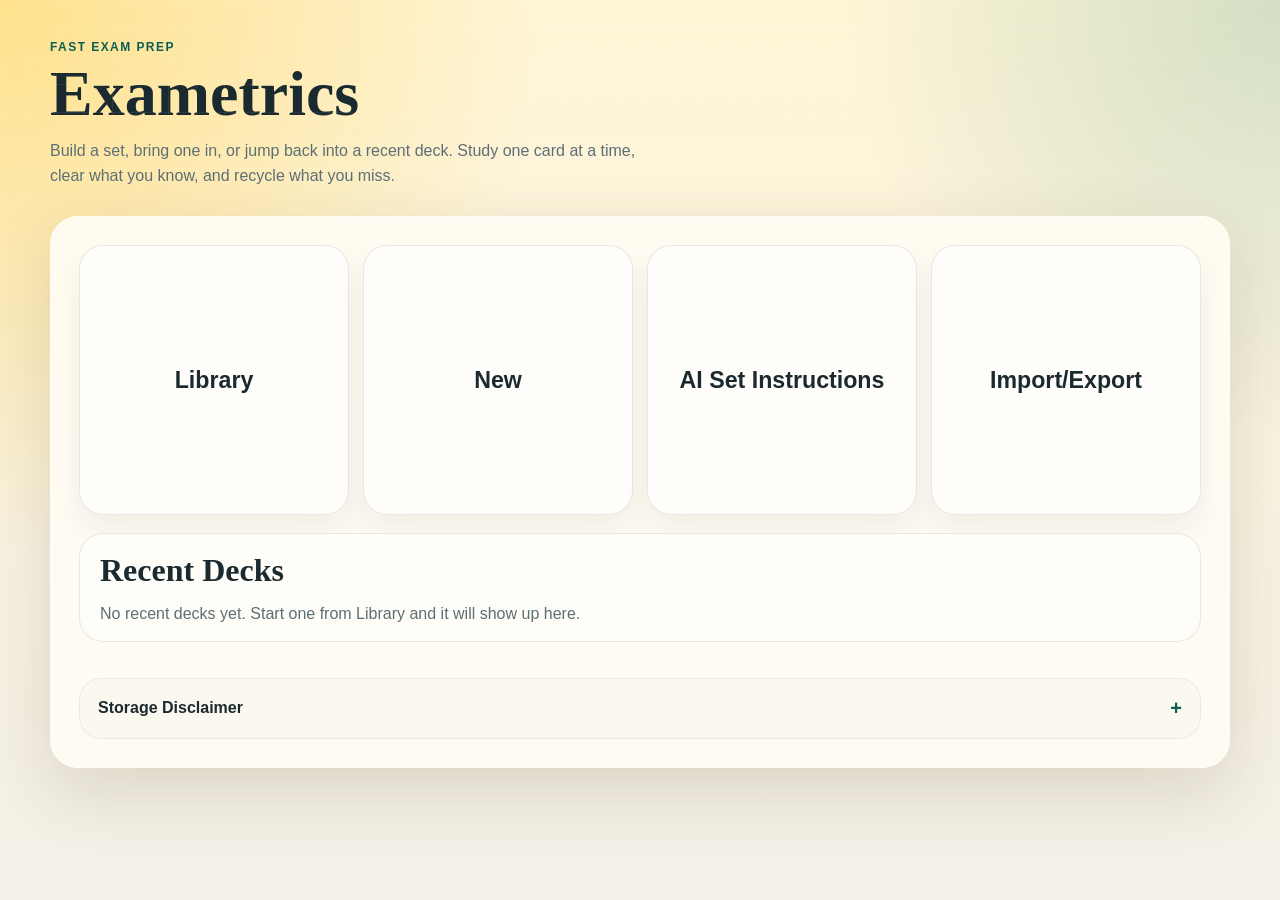
==== commit 9b53f874: "Sync updated Exametrics project files" ====
--- a/index.html
+++ b/index.html
@@ -124,6 +124,14 @@
                   <span class="timer-label">Time left</span>
                   <span id="timer-value" class="timer-value">3:00</span>
                 </div>
+                <div class="session-actions">
+                  <button id="swap-mode-button" class="button button-ghost button-compact" type="button">
+                    Switch to Quick Learn
+                  </button>
+                  <button id="home-button" class="button button-ghost button-compact" type="button">
+                    Home
+                  </button>
+                </div>
               </div>
               <label class="toggle-field" for="auto-advance-toggle">
                 <span class="toggle-copy">
--- a/css/styles.css
+++ b/css/styles.css
@@ -165,6 +165,16 @@
   gap: 12px;
 }
 
+.builder-heading-row {
+  align-items: center;
+}
+
+.builder-heading-tools {
+  display: flex;
+  align-items: center;
+  gap: 8px;
+}
+
 .section-heading-subtle {
   margin-top: 20px;
   margin-bottom: 12px;
@@ -443,6 +453,32 @@
   gap: 24px;
 }
 
+.builder-grid-single {
+  grid-template-columns: 1fr;
+}
+
+.builder-header-row {
+  display: flex;
+  flex-wrap: wrap;
+  align-items: flex-end;
+  justify-content: space-between;
+  gap: 16px;
+  margin-bottom: 6px;
+}
+
+.builder-name-field {
+  flex: 1 1 260px;
+  min-width: 0;
+}
+
+.builder-top-actions {
+  display: flex;
+  flex-wrap: wrap;
+  justify-content: flex-end;
+  gap: 10px;
+  flex: 1 1 360px;
+}
+
 .builder-form {
   display: grid;
   gap: 12px;
@@ -477,8 +513,8 @@
   margin-bottom: 10px;
 }
 
-.builder-preview {
-  min-height: 260px;
+.builder-inline-guide {
+  margin-top: 18px;
 }
 
 .recent-panel {
@@ -644,9 +680,18 @@
   margin-top: 16px;
 }
 
+.upload-strip-emphasis {
+  margin-top: 18px;
+  padding: 16px;
+  border-radius: 20px;
+  background: rgba(15, 123, 108, 0.08);
+  border: 1px solid rgba(15, 123, 108, 0.14);
+}
+
 .upload-wide-button {
   width: 100%;
   min-height: 54px;
+  font-size: 1.02rem;
 }
 
 .upload-strip-note {
@@ -803,6 +848,12 @@
   flex-wrap: wrap;
   align-items: center;
   gap: 10px;
+}
+
+.session-actions {
+  display: flex;
+  flex-wrap: wrap;
+  gap: 8px;
 }
 
 .timer-panel {
@@ -900,6 +951,34 @@
 
 .toggle-switch input:checked + .toggle-slider::after {
   transform: translateX(22px);
+}
+
+.modal-overlay {
+  position: fixed;
+  inset: 0;
+  z-index: 40;
+  display: flex;
+  align-items: center;
+  justify-content: center;
+  padding: 24px;
+  background: rgba(27, 42, 47, 0.36);
+  backdrop-filter: blur(10px);
+}
+
+.modal-card {
+  width: min(520px, 100%);
+  padding: 26px;
+  border-radius: 24px;
+  background: var(--panel-strong);
+  border: 1px solid rgba(255, 255, 255, 0.7);
+  box-shadow: var(--shadow);
+}
+
+.modal-actions {
+  display: flex;
+  flex-wrap: wrap;
+  gap: 12px;
+  margin-top: 18px;
 }
 
 .study-card {
@@ -1351,6 +1430,18 @@
     align-items: stretch;
   }
 
+  .builder-header-row,
+  .builder-top-actions {
+    align-items: stretch;
+  }
+
+  .builder-top-actions,
+  .builder-heading-tools,
+  .session-actions,
+  .modal-actions {
+    width: 100%;
+  }
+
   .builder-entry-topline {
     gap: 6px;
   }
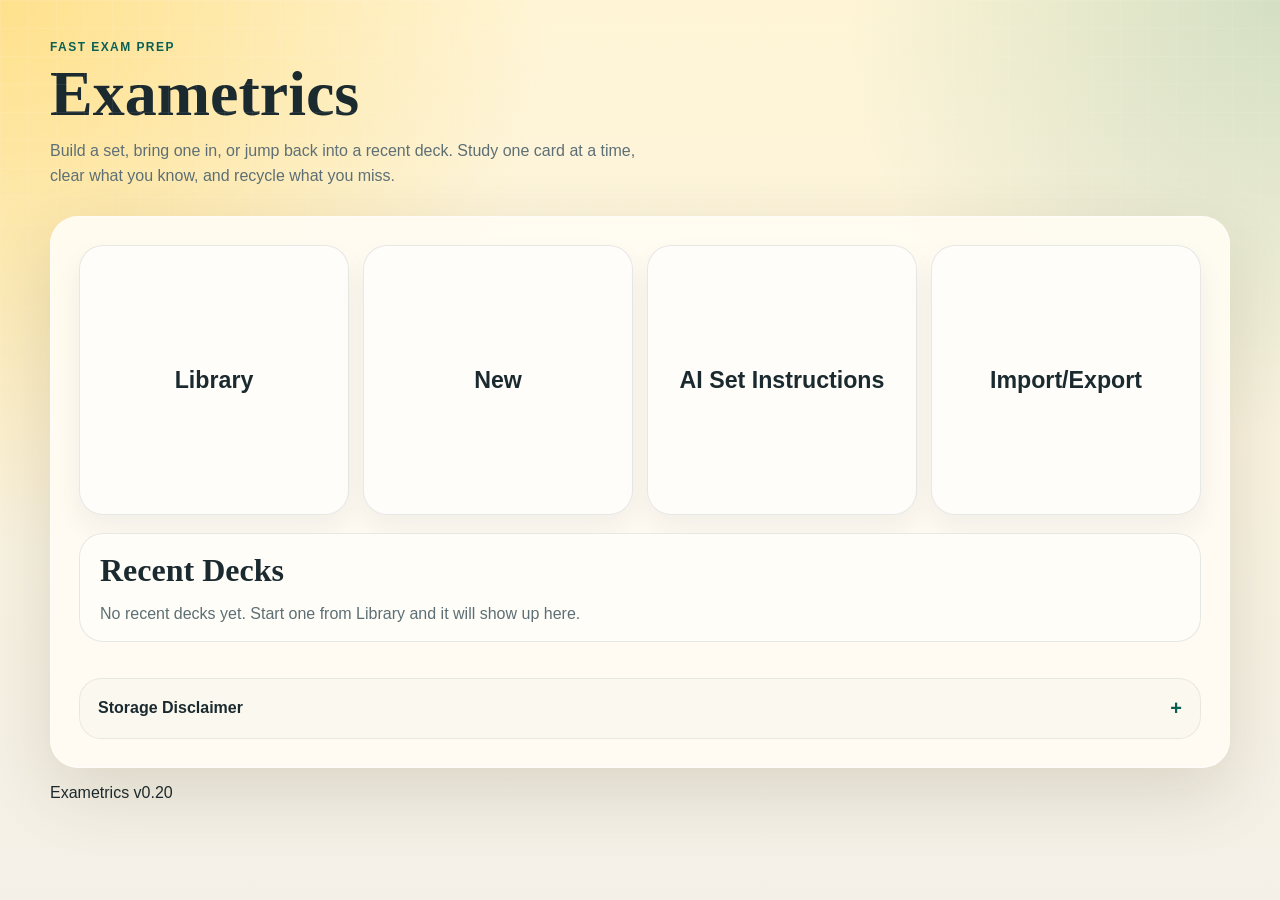
==== commit 368eae15: "Add footer with app version to index.html" ====
--- a/index.html
+++ b/index.html
@@ -213,6 +213,10 @@
           </p>
         </section>
       </main>
+      
+      <footer class="app-footer">
+        <p class="app-version">Exametrics v0.20</p>
+      </footer>
     </div>
   </body>
 </html>
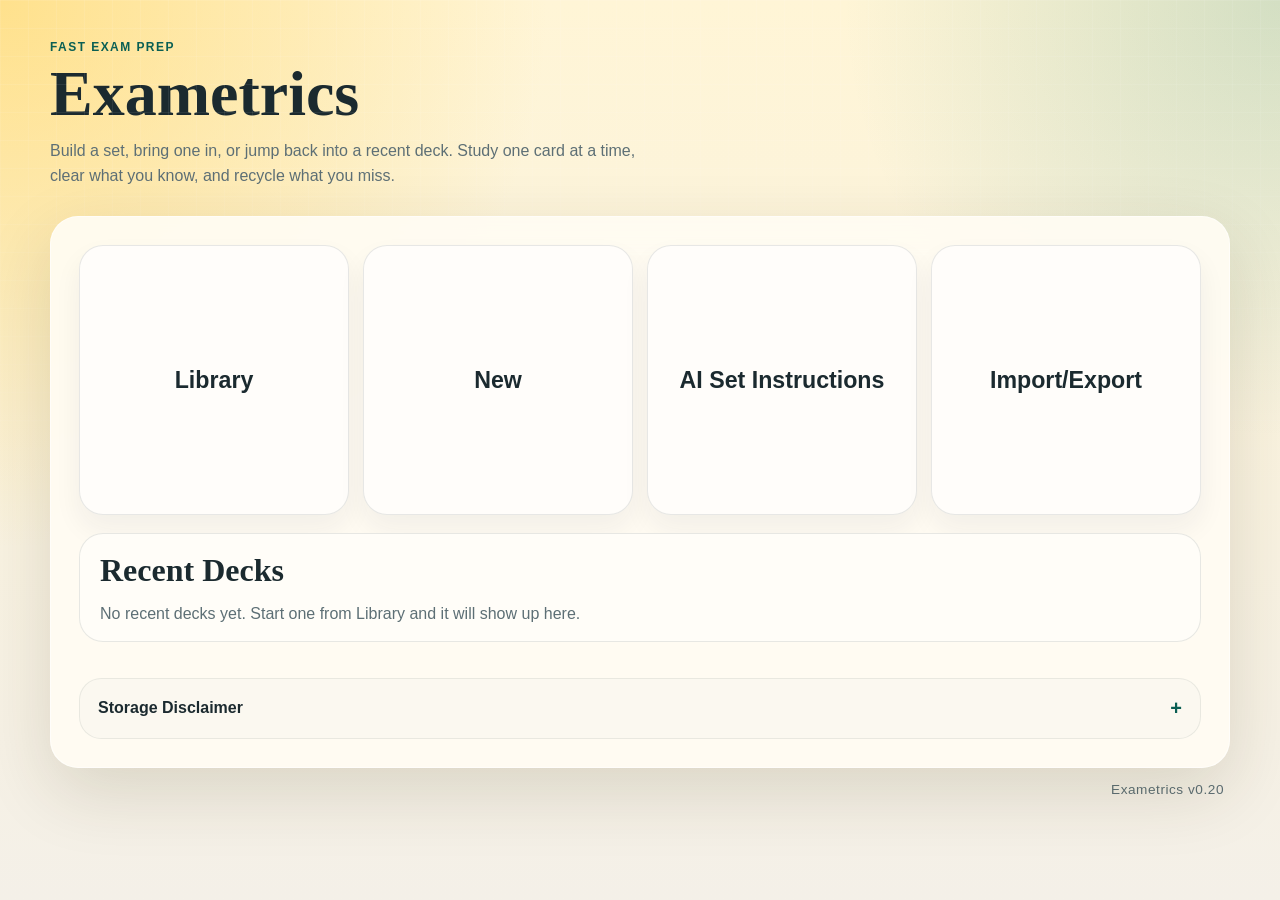
==== commit a3dfb516: "Update local files" ====
--- a/index.html
+++ b/index.html
@@ -119,13 +119,13 @@
             </div>
             <div class="progress-controls">
               <div class="session-status">
-                <span id="session-badge" class="pill" hidden>Quick Learn</span>
+                <span id="session-badge" class="pill pill-quick" hidden>Quick Learn</span>
                 <div id="timer-panel" class="timer-panel" hidden>
                   <span class="timer-label">Time left</span>
                   <span id="timer-value" class="timer-value">3:00</span>
                 </div>
                 <div class="session-actions">
-                  <button id="swap-mode-button" class="button button-ghost button-compact" type="button">
+                  <button id="swap-mode-button" class="button button-quick button-compact" type="button">
                     Switch to Quick Learn
                   </button>
                   <button id="home-button" class="button button-ghost button-compact" type="button">
@@ -213,7 +213,6 @@
           </p>
         </section>
       </main>
-      
       <footer class="app-footer">
         <p class="app-version">Exametrics v0.20</p>
       </footer>
--- a/css/styles.css
+++ b/css/styles.css
@@ -619,6 +619,17 @@
   color: var(--text);
 }
 
+
+.button-quick {
+  background: linear-gradient(135deg, #f5c94a, #e9a91f);
+  color: #412700;
+  box-shadow: 0 14px 28px rgba(233, 169, 31, 0.28);
+}
+
+.button-quick:hover {
+  background: linear-gradient(135deg, #ffd86a, #f0b534);
+}
+
 .button-ghost {
   background: transparent;
   color: var(--accent-dark);
@@ -1044,6 +1055,12 @@
 .pill-warn {
   background: var(--warn-soft);
   color: #7b5200;
+}
+
+.pill-quick {
+  background: linear-gradient(135deg, rgba(245, 201, 74, 0.28), rgba(233, 169, 31, 0.22));
+  color: #6a4100;
+  border-color: rgba(233, 169, 31, 0.34);
 }
 
 .concept-label {
@@ -1454,3 +1471,16 @@
     min-height: 76px;
   }
 }
+
+.app-footer {
+  display: flex;
+  justify-content: flex-end;
+  padding: 14px 6px 0;
+}
+
+.app-version {
+  margin: 0;
+  color: var(--muted);
+  font-size: 0.85rem;
+  letter-spacing: 0.04em;
+}
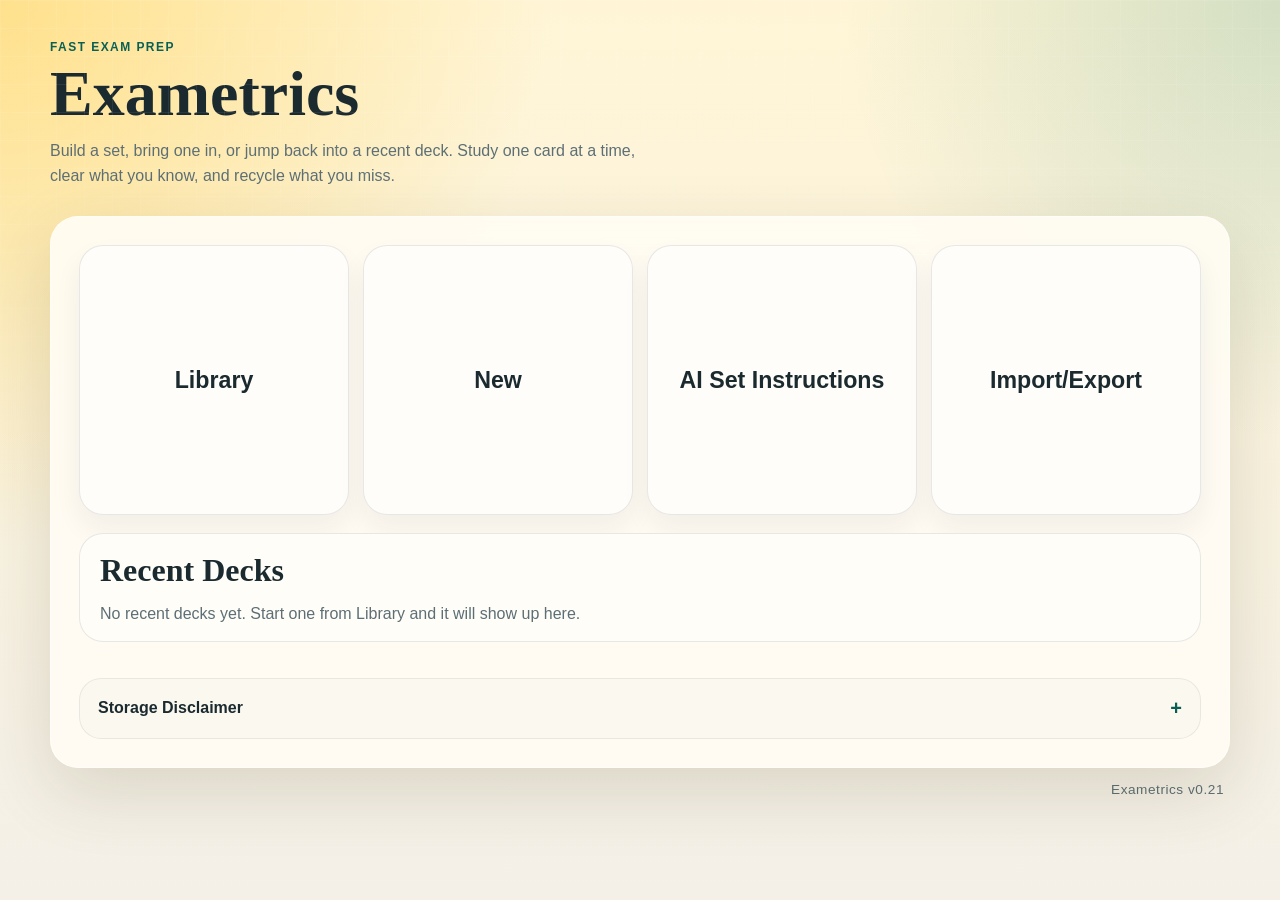
==== commit ec72126b: "Refine comprehensive mode and add system dark mode" ====
--- a/index.html
+++ b/index.html
@@ -53,16 +53,17 @@
                   you delete them, clear browser data, or switch to a different browser, device, or website address.
                 </p>
                 <p class="menu-note">
-                  Even if someone uses the same Safari account on a MacBook and an iPhone, those
-                  devices still keep separate copies here. To move sets over, export them on one
-                  device and import them on the other.
+                  Even if you use the same account or sync service across a phone and a laptop,
+                  each browser usually keeps its own local copy here. To move sets over, export
+                  them from one browser or device and import them into the other.
                 </p>
 
                 <div class="faq-list">
                   <div class="faq-item">
-                    <h3>Why do my sets not show up on my phone?</h3>
+                    <h3>Why do my sets not show up on another device?</h3>
                     <p class="guide-copy">
-                      This app saves sets locally inside each browser, so your phone keeps its own copy.
+                      This app saves sets locally inside each browser, so each phone, laptop, or
+                      browser keeps its own copy.
                     </p>
                   </div>
                   <div class="faq-item">
@@ -116,35 +117,40 @@
             </div>
             <div class="progress-track" aria-hidden="true">
               <div id="progress-fill" class="progress-fill"></div>
+              <div id="progress-segments" class="progress-segments" hidden></div>
             </div>
             <div class="progress-controls">
+              <div class="progress-control-edge">
+                <button id="home-button" class="button button-ghost button-compact" type="button">
+                  Return
+                </button>
+              </div>
               <div class="session-status">
                 <span id="session-badge" class="pill pill-quick" hidden>Quick Learn</span>
                 <div id="timer-panel" class="timer-panel" hidden>
                   <span class="timer-label">Time left</span>
                   <span id="timer-value" class="timer-value">3:00</span>
                 </div>
-                <div class="session-actions">
-                  <button id="swap-mode-button" class="button button-quick button-compact" type="button">
-                    Switch to Quick Learn
-                  </button>
-                  <button id="home-button" class="button button-ghost button-compact" type="button">
-                    Home
-                  </button>
-                </div>
-              </div>
-              <label class="toggle-field" for="auto-advance-toggle">
-                <span class="toggle-copy">
-                  <span class="toggle-label">Auto advance</span>
-                  <span id="auto-advance-status" class="toggle-help">
-                    Show feedback briefly, then move on
-                  </span>
-                </span>
-                <span class="toggle-switch">
-                  <input id="auto-advance-toggle" type="checkbox" />
-                  <span class="toggle-slider"></span>
-                </span>
-              </label>
+              </div>
+              <div class="progress-control-edge progress-control-edge-end">
+                <details class="study-settings">
+                  <summary class="study-settings-summary">Settings</summary>
+                  <div class="study-settings-panel">
+                    <label class="toggle-field" for="auto-advance-toggle">
+                      <span class="toggle-copy">
+                        <span class="toggle-label">Auto advance</span>
+                        <span id="auto-advance-status" class="toggle-help">
+                          Show feedback briefly, then move on
+                        </span>
+                      </span>
+                      <span class="toggle-switch">
+                        <input id="auto-advance-toggle" type="checkbox" />
+                        <span class="toggle-slider"></span>
+                      </span>
+                    </label>
+                  </div>
+                </details>
+              </div>
             </div>
           </div>
 
@@ -166,7 +172,7 @@
 
             <p id="concept-label" class="concept-label" hidden></p>
             <p id="prompt-kind-label" class="definition-label">Definition</p>
-            <h2 id="definition-text" class="definition-text"></h2>
+            <div id="definition-text" class="definition-text"></div>
 
             <div id="options-grid" class="options-grid" role="group" aria-label="Answer options"></div>
 
@@ -199,7 +205,7 @@
           <div class="history-header">
             <div class="section-heading">
               <p class="section-kicker">Recent performance</p>
-              <h2 id="history-title">Last 10 Learn sessions</h2>
+              <h2 id="history-title">Last 10 study sessions</h2>
             </div>
             <p id="history-summary" class="history-summary"></p>
           </div>
@@ -209,12 +215,12 @@
           </p>
           <div id="history-chart" class="history-chart" hidden></div>
           <p id="history-note" class="history-note">
-            Score = correct answers divided by total answer attempts. The line runs oldest to newest, with time spent shown for Learn and time left shown for Quick Learn.
+            Score = correct answers divided by total answer attempts. The line runs oldest to newest, with the session time metric shown under each point.
           </p>
         </section>
       </main>
       <footer class="app-footer">
-        <p class="app-version">Exametrics v0.20</p>
+        <p class="app-version">Exametrics v0.21</p>
       </footer>
     </div>
   </body>
--- a/css/styles.css
+++ b/css/styles.css
@@ -1,4 +1,5 @@
 :root {
+  color-scheme: light;
   --bg-top: #fff5d6;
   --bg-bottom: #f4f0e8;
   --panel: rgba(255, 252, 244, 0.92);
@@ -630,6 +631,16 @@
   background: linear-gradient(135deg, #ffd86a, #f0b534);
 }
 
+.button-paste {
+  background: linear-gradient(135deg, #f3a0ab, #e46f82);
+  color: #57172a;
+  box-shadow: 0 14px 28px rgba(228, 111, 130, 0.22);
+}
+
+.button-paste:hover {
+  background: linear-gradient(135deg, #f7b3bc, #eb8595);
+}
+
 .button-ghost {
   background: transparent;
   color: var(--accent-dark);
@@ -691,6 +702,12 @@
   margin-top: 16px;
 }
 
+.upload-strip-actions {
+  display: grid;
+  grid-template-columns: repeat(2, minmax(0, 1fr));
+  gap: 12px;
+}
+
 .upload-strip-emphasis {
   margin-top: 18px;
   padding: 16px;
@@ -708,6 +725,20 @@
 .upload-strip-note {
   margin: 0;
   color: var(--muted);
+}
+
+.paste-import-panel {
+  display: grid;
+  gap: 12px;
+  margin-top: 14px;
+  padding: 16px;
+  border-radius: 20px;
+  background: rgba(228, 111, 130, 0.08);
+  border: 1px solid rgba(228, 111, 130, 0.2);
+}
+
+.builder-paste-textarea {
+  min-height: 220px;
 }
 
 .saved-sets-list {
@@ -831,11 +862,17 @@
 }
 
 .progress-track {
+  position: relative;
   width: 100%;
   height: 14px;
   border-radius: 999px;
   background: rgba(27, 42, 47, 0.08);
   overflow: hidden;
+}
+
+.progress-track.is-segmented {
+  background: transparent;
+  overflow: visible;
 }
 
 .progress-fill {
@@ -846,18 +883,56 @@
   transition: width 220ms ease;
 }
 
+.progress-segments {
+  display: flex;
+  gap: 6px;
+  width: 100%;
+  height: 100%;
+}
+
+.progress-segment {
+  min-width: 0;
+  height: 100%;
+  border-radius: 999px;
+  background: rgba(27, 42, 47, 0.08);
+  overflow: hidden;
+}
+
+.progress-segment-fill {
+  height: 100%;
+  width: 0;
+  border-radius: inherit;
+  background: linear-gradient(90deg, rgba(15, 123, 108, 0.85), #13a989);
+  transition: width 220ms ease;
+}
+
+.progress-segment-fill.is-mastered {
+  background: linear-gradient(90deg, #f2bc3f, #e19a19);
+}
+
 .progress-controls {
-  display: flex;
-  align-items: center;
-  justify-content: space-between;
+  position: relative;
+  display: grid;
+  grid-template-columns: auto 1fr auto;
+  align-items: center;
   gap: 14px;
   margin-top: 14px;
 }
 
+.progress-control-edge {
+  display: flex;
+  align-items: center;
+}
+
+.progress-control-edge-end {
+  justify-content: flex-end;
+}
+
 .session-status {
   display: flex;
   flex-wrap: wrap;
   align-items: center;
+  justify-content: center;
   gap: 10px;
 }
 
@@ -914,6 +989,70 @@
   color: var(--muted);
   font-size: 0.92rem;
   text-align: right;
+}
+
+.study-settings {
+  position: relative;
+  margin: 0;
+  padding: 0;
+  border: none;
+}
+
+.study-settings-summary {
+  list-style: none;
+  display: inline-flex;
+  align-items: center;
+  justify-content: center;
+  min-height: 0;
+  padding: 10px 14px;
+  border-radius: 999px;
+  background: rgba(27, 42, 47, 0.06);
+  border: 1px solid rgba(27, 42, 47, 0.1);
+  color: var(--accent-dark);
+  font-size: 0.94rem;
+  font-weight: 700;
+  line-height: 1.55;
+  cursor: pointer;
+}
+
+.study-settings-summary::-webkit-details-marker {
+  display: none;
+}
+
+.study-settings-summary::after {
+  content: "▾";
+  margin-left: 10px;
+  font-size: 0.82rem;
+}
+
+.study-settings[open] .study-settings-summary::after {
+  content: "▴";
+}
+
+.study-settings-panel {
+  position: absolute;
+  right: 0;
+  z-index: 5;
+  width: min(320px, calc(100vw - 60px));
+  margin-top: 10px;
+  padding: 16px 18px;
+  border-radius: 20px;
+  background: var(--panel-strong);
+  border: 1px solid rgba(27, 42, 47, 0.1);
+  box-shadow: 0 18px 34px rgba(27, 42, 47, 0.12);
+}
+
+.study-settings-panel .toggle-field {
+  width: 100%;
+  justify-content: space-between;
+}
+
+.study-settings-panel .toggle-copy {
+  align-items: flex-start;
+}
+
+.study-settings-panel .toggle-help {
+  text-align: left;
 }
 
 .toggle-switch {
@@ -977,12 +1116,115 @@
 }
 
 .modal-card {
+  position: relative;
   width: min(520px, 100%);
   padding: 26px;
   border-radius: 24px;
   background: var(--panel-strong);
   border: 1px solid rgba(255, 255, 255, 0.7);
   box-shadow: var(--shadow);
+}
+
+.modal-close-button {
+  position: absolute;
+  top: 14px;
+  right: 14px;
+  width: 40px;
+  height: 40px;
+  border: none;
+  border-radius: 999px;
+  background: rgba(27, 42, 47, 0.06);
+  color: var(--muted);
+  font-size: 1.5rem;
+  line-height: 1;
+  cursor: pointer;
+}
+
+.modal-close-button:hover {
+  background: rgba(27, 42, 47, 0.1);
+  color: var(--text);
+}
+
+.modal-close-button:focus-visible {
+  outline: 3px solid rgba(15, 123, 108, 0.2);
+  outline-offset: 2px;
+}
+
+.mode-picker-card {
+  padding-top: 44px;
+}
+
+.mode-picker-grid {
+  display: grid;
+  gap: 12px;
+  margin-top: 18px;
+}
+
+.mode-picker-option {
+  appearance: none;
+  width: 100%;
+  border-radius: 20px;
+  border: 1px solid rgba(27, 42, 47, 0.1);
+  background: #fffdfa;
+  padding: 16px 18px;
+  display: grid;
+  gap: 6px;
+  text-align: left;
+  cursor: pointer;
+  transition:
+    transform 140ms ease,
+    border-color 140ms ease,
+    box-shadow 140ms ease,
+    background-color 140ms ease;
+}
+
+.mode-picker-option:hover {
+  transform: translateY(-1px);
+  box-shadow: 0 16px 28px rgba(27, 42, 47, 0.08);
+}
+
+.mode-picker-option:focus-visible {
+  outline: 3px solid rgba(15, 123, 108, 0.2);
+  outline-offset: 2px;
+}
+
+.mode-picker-option-regular:hover {
+  border-color: rgba(15, 123, 108, 0.24);
+}
+
+.mode-picker-option-comprehensive {
+  background: linear-gradient(180deg, rgba(15, 123, 108, 0.08), rgba(15, 123, 108, 0.03));
+}
+
+.mode-picker-option-comprehensive:hover {
+  border-color: rgba(15, 123, 108, 0.28);
+}
+
+.mode-picker-option-quick {
+  background: linear-gradient(180deg, rgba(245, 201, 74, 0.2), rgba(233, 169, 31, 0.08));
+}
+
+.mode-picker-option-quick:hover {
+  border-color: rgba(233, 169, 31, 0.34);
+}
+
+.mode-picker-option-eyebrow {
+  color: var(--accent-dark);
+  text-transform: uppercase;
+  letter-spacing: 0.1em;
+  font-size: 0.72rem;
+  font-weight: 700;
+}
+
+.mode-picker-option-title {
+  font-weight: 800;
+  font-size: 1.02rem;
+  color: var(--text);
+}
+
+.mode-picker-option-copy {
+  color: var(--muted);
+  line-height: 1.5;
 }
 
 .modal-actions {
@@ -1081,9 +1323,36 @@
 }
 
 .definition-text {
+  display: grid;
+  gap: 16px;
+  margin-bottom: 24px;
+}
+
+.definition-text-heading {
+  font-family: "Iowan Old Style", "Palatino Linotype", "Book Antiqua", serif;
   font-size: clamp(1.8rem, 3.8vw, 3rem);
   line-height: 1.1;
-  margin-bottom: 24px;
+  margin: 0;
+}
+
+.definition-text-line {
+  margin: 0;
+  font-size: clamp(1.02rem, 2vw, 1.24rem);
+  line-height: 1.6;
+  color: var(--text);
+}
+
+.definition-text-list {
+  margin: -4px 0 0;
+  padding-left: 1.4rem;
+  display: grid;
+  gap: 10px;
+}
+
+.definition-text-list li {
+  font-size: clamp(1.02rem, 2vw, 1.24rem);
+  line-height: 1.6;
+  color: var(--text);
 }
 
 .options-grid {
@@ -1093,9 +1362,9 @@
 }
 
 .option-button {
-  border: 1px solid rgba(27, 42, 47, 0.1);
+  border: 1px solid rgba(27, 42, 47, 0.14);
   border-radius: 22px;
-  background: #fffdfa;
+  background: #f8f4ea;
   color: var(--text);
   padding: 18px;
   text-align: left;
@@ -1103,6 +1372,7 @@
   font-size: 1rem;
   font-weight: 700;
   cursor: pointer;
+  box-shadow: 0 10px 22px rgba(27, 42, 47, 0.04);
   transition:
     transform 120ms ease,
     border-color 120ms ease,
@@ -1113,7 +1383,13 @@
 .option-button:hover:not(:disabled) {
   transform: translateY(-2px);
   border-color: rgba(15, 123, 108, 0.28);
-  box-shadow: 0 14px 28px rgba(27, 42, 47, 0.08);
+  background: #fffaf1;
+  box-shadow: 0 16px 30px rgba(27, 42, 47, 0.08);
+}
+
+.option-button:focus-visible {
+  outline: 3px solid rgba(15, 123, 108, 0.18);
+  outline-offset: 2px;
 }
 
 .option-button:disabled {
@@ -1200,19 +1476,20 @@
 }
 
 .history-chart {
-  margin: 14px 0 10px;
+  margin: 18px 0 12px;
 }
 
 .history-line-wrapper {
   width: 100%;
+  overflow-y: hidden;
   overflow-x: auto;
-  padding-bottom: 4px;
+  padding: 6px 0 8px;
 }
 
 .history-line-svg {
   display: block;
   width: 100%;
-  min-width: 360px;
+  min-width: 440px;
   height: auto;
 }
 
@@ -1235,8 +1512,12 @@
   font-size: 9.5px;
 }
 
+.history-axis-label-detail {
+  font-size: 8.9px;
+}
+
 .history-axis-label-session {
-  font-size: 9px;
+  font-size: 8.4px;
   letter-spacing: 0.08em;
 }
 
@@ -1403,9 +1684,21 @@
   }
 
   .progress-controls {
+    grid-template-columns: 1fr;
     align-items: flex-start;
+    justify-items: stretch;
+  }
+
+  .progress-control-edge {
+    width: 100%;
+  }
+
+  .progress-control-edge-end {
+    justify-content: flex-end;
+  }
+
+  .session-status {
     justify-content: flex-start;
-    flex-direction: column;
   }
 
   .toggle-copy {
@@ -1459,6 +1752,16 @@
     width: 100%;
   }
 
+  .upload-strip-actions {
+    grid-template-columns: 1fr;
+  }
+
+  .study-settings-panel {
+    position: static;
+    width: 100%;
+    margin-top: 12px;
+  }
+
   .builder-entry-topline {
     gap: 6px;
   }
@@ -1484,3 +1787,195 @@
   font-size: 0.85rem;
   letter-spacing: 0.04em;
 }
+
+@media (prefers-color-scheme: dark) {
+  :root {
+    color-scheme: dark;
+    --bg-top: #322f2d;
+    --bg-bottom: #252422;
+    --panel: rgba(37, 36, 34, 0.9);
+    --panel-strong: #312f2d;
+    --text: #f0ede8;
+    --muted: #b4ada4;
+    --accent: #2fb39b;
+    --accent-dark: #94dbce;
+    --accent-soft: rgba(47, 179, 155, 0.18);
+    --warn-soft: #5c4918;
+    --border: rgba(255, 255, 255, 0.08);
+    --shadow: 0 24px 64px rgba(0, 0, 0, 0.22);
+    --success: #74dba3;
+    --success-soft: #244032;
+    --error: #ff9a8c;
+    --error-soft: #4a2b27;
+  }
+
+  body {
+    background:
+      radial-gradient(circle at top left, rgba(240, 174, 51, 0.08), transparent 34%),
+      radial-gradient(circle at top right, rgba(47, 179, 155, 0.1), transparent 28%),
+      linear-gradient(180deg, var(--bg-top), var(--bg-bottom));
+  }
+
+  body::before {
+    background-image:
+      linear-gradient(rgba(255, 255, 255, 0.035) 1px, transparent 1px),
+      linear-gradient(90deg, rgba(255, 255, 255, 0.035) 1px, transparent 1px);
+    mask-image: linear-gradient(180deg, rgba(0, 0, 0, 0.72), transparent 92%);
+  }
+
+  .main-panel {
+    border-color: rgba(255, 255, 255, 0.08);
+  }
+
+  .home-action-button,
+  .launch-card,
+  .deck-status-card,
+  .deck-input-panel,
+  textarea,
+  .set-name-input,
+  .tool-menu,
+  .menu-select,
+  .builder-textarea,
+  .recent-set-card,
+  .saved-set-item,
+  .faq-item,
+  .mode-picker-option,
+  .library-empty {
+    background: #3a3734;
+    border-color: rgba(255, 255, 255, 0.08);
+    box-shadow: 0 14px 28px rgba(0, 0, 0, 0.14);
+  }
+
+  .home-action-button:hover,
+  .launch-card:hover,
+  .mode-picker-option:hover {
+    border-color: rgba(47, 179, 155, 0.32);
+    box-shadow: 0 18px 34px rgba(0, 0, 0, 0.18);
+  }
+
+  .guide-panel pre,
+  .history-bar-track {
+    background: #2a2927;
+    border-color: rgba(255, 255, 255, 0.08);
+  }
+
+  .upload-strip-emphasis {
+    background: rgba(47, 179, 155, 0.12);
+    border-color: rgba(47, 179, 155, 0.22);
+  }
+
+  .paste-import-panel {
+    background: rgba(228, 111, 130, 0.12);
+    border-color: rgba(228, 111, 130, 0.24);
+  }
+
+  .button-secondary,
+  .timer-panel,
+  .study-settings-summary,
+  .modal-close-button {
+    background: rgba(255, 255, 255, 0.08);
+    border-color: rgba(255, 255, 255, 0.08);
+    color: var(--text);
+  }
+
+  .button-ghost {
+    color: var(--accent-dark);
+    border-color: rgba(136, 215, 198, 0.26);
+  }
+
+  .study-settings-panel {
+    border-color: rgba(255, 255, 255, 0.08);
+    box-shadow: 0 20px 40px rgba(0, 0, 0, 0.18);
+  }
+
+  .toggle-slider {
+    background: rgba(255, 255, 255, 0.18);
+  }
+
+  .toggle-slider::after {
+    background: #f4f1eb;
+    box-shadow: 0 6px 14px rgba(0, 0, 0, 0.18);
+  }
+
+  .modal-overlay {
+    background: rgba(30, 29, 27, 0.52);
+  }
+
+  .modal-card {
+    border-color: rgba(255, 255, 255, 0.08);
+  }
+
+  .mode-picker-option-comprehensive {
+    background: linear-gradient(180deg, rgba(47, 179, 155, 0.18), rgba(47, 179, 155, 0.08));
+  }
+
+  .mode-picker-option-quick {
+    background: linear-gradient(180deg, rgba(245, 201, 74, 0.22), rgba(233, 169, 31, 0.12));
+  }
+
+  .back-button {
+    background: rgba(255, 255, 255, 0.07);
+    border-color: rgba(255, 255, 255, 0.09);
+    color: rgba(240, 237, 232, 0.76);
+  }
+
+  .back-button:hover:not(:disabled) {
+    background: rgba(255, 255, 255, 0.11);
+    border-color: rgba(255, 255, 255, 0.15);
+  }
+
+  .pill {
+    background: rgba(47, 179, 155, 0.18);
+    color: var(--accent-dark);
+  }
+
+  .pill-warn {
+    color: #ffd26f;
+  }
+
+  .pill-quick {
+    background: linear-gradient(135deg, rgba(245, 201, 74, 0.22), rgba(233, 169, 31, 0.18));
+    color: #ffe1a6;
+    border-color: rgba(245, 201, 74, 0.28);
+  }
+
+  .progress-track,
+  .progress-segment {
+    background: rgba(255, 255, 255, 0.1);
+  }
+
+  .option-button {
+    background: #44403d;
+    border-color: rgba(255, 255, 255, 0.09);
+    box-shadow: 0 12px 24px rgba(0, 0, 0, 0.12);
+  }
+
+  .option-button:hover:not(:disabled) {
+    background: #4d4845;
+    border-color: rgba(47, 179, 155, 0.32);
+    box-shadow: 0 16px 28px rgba(0, 0, 0, 0.16);
+  }
+
+  .option-button.correct {
+    border-color: rgba(105, 216, 157, 0.3);
+    color: #ccf6dc;
+  }
+
+  .option-button.incorrect {
+    border-color: rgba(255, 142, 128, 0.34);
+    color: #ffc7c0;
+  }
+
+  .history-grid-line {
+    stroke: rgba(255, 255, 255, 0.1);
+  }
+
+  .history-axis-line {
+    stroke: rgba(255, 255, 255, 0.16);
+  }
+
+  .history-point {
+    fill: #312f2d;
+    stroke: #f2bc3f;
+  }
+}
